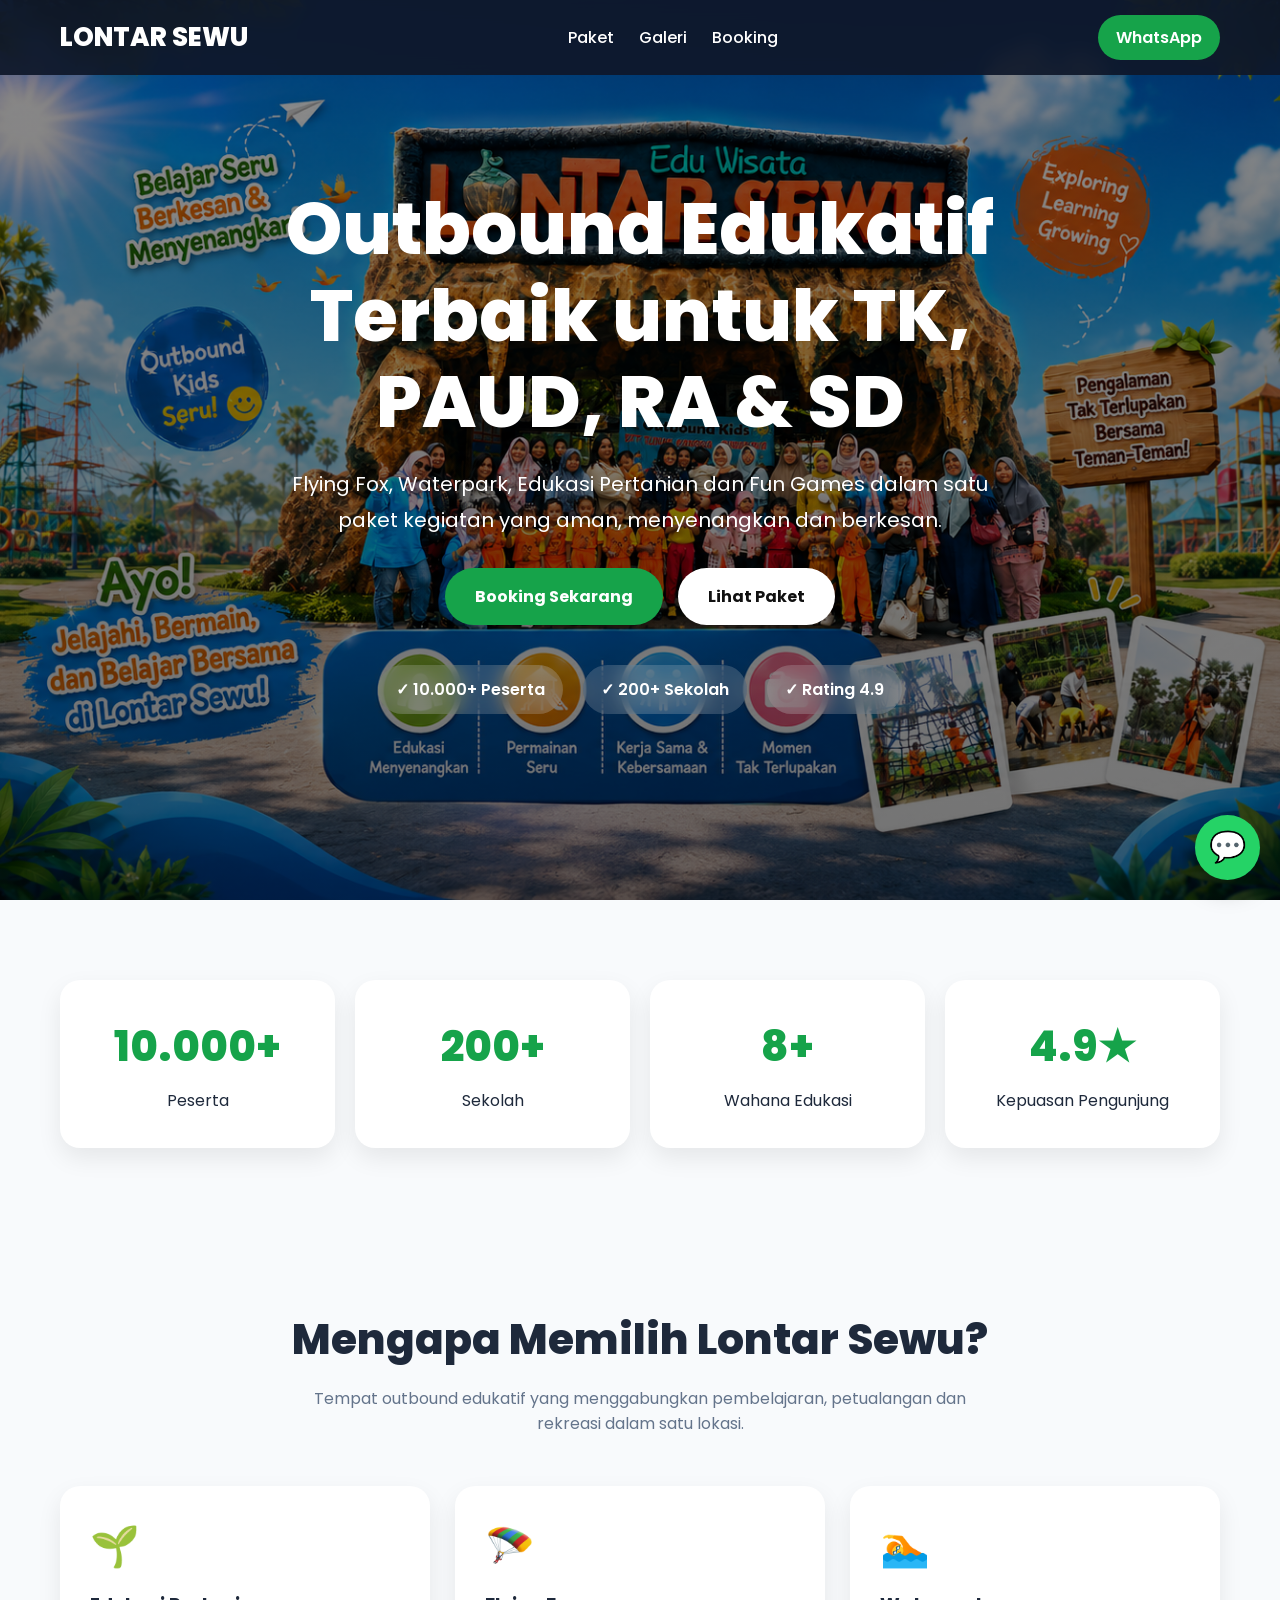
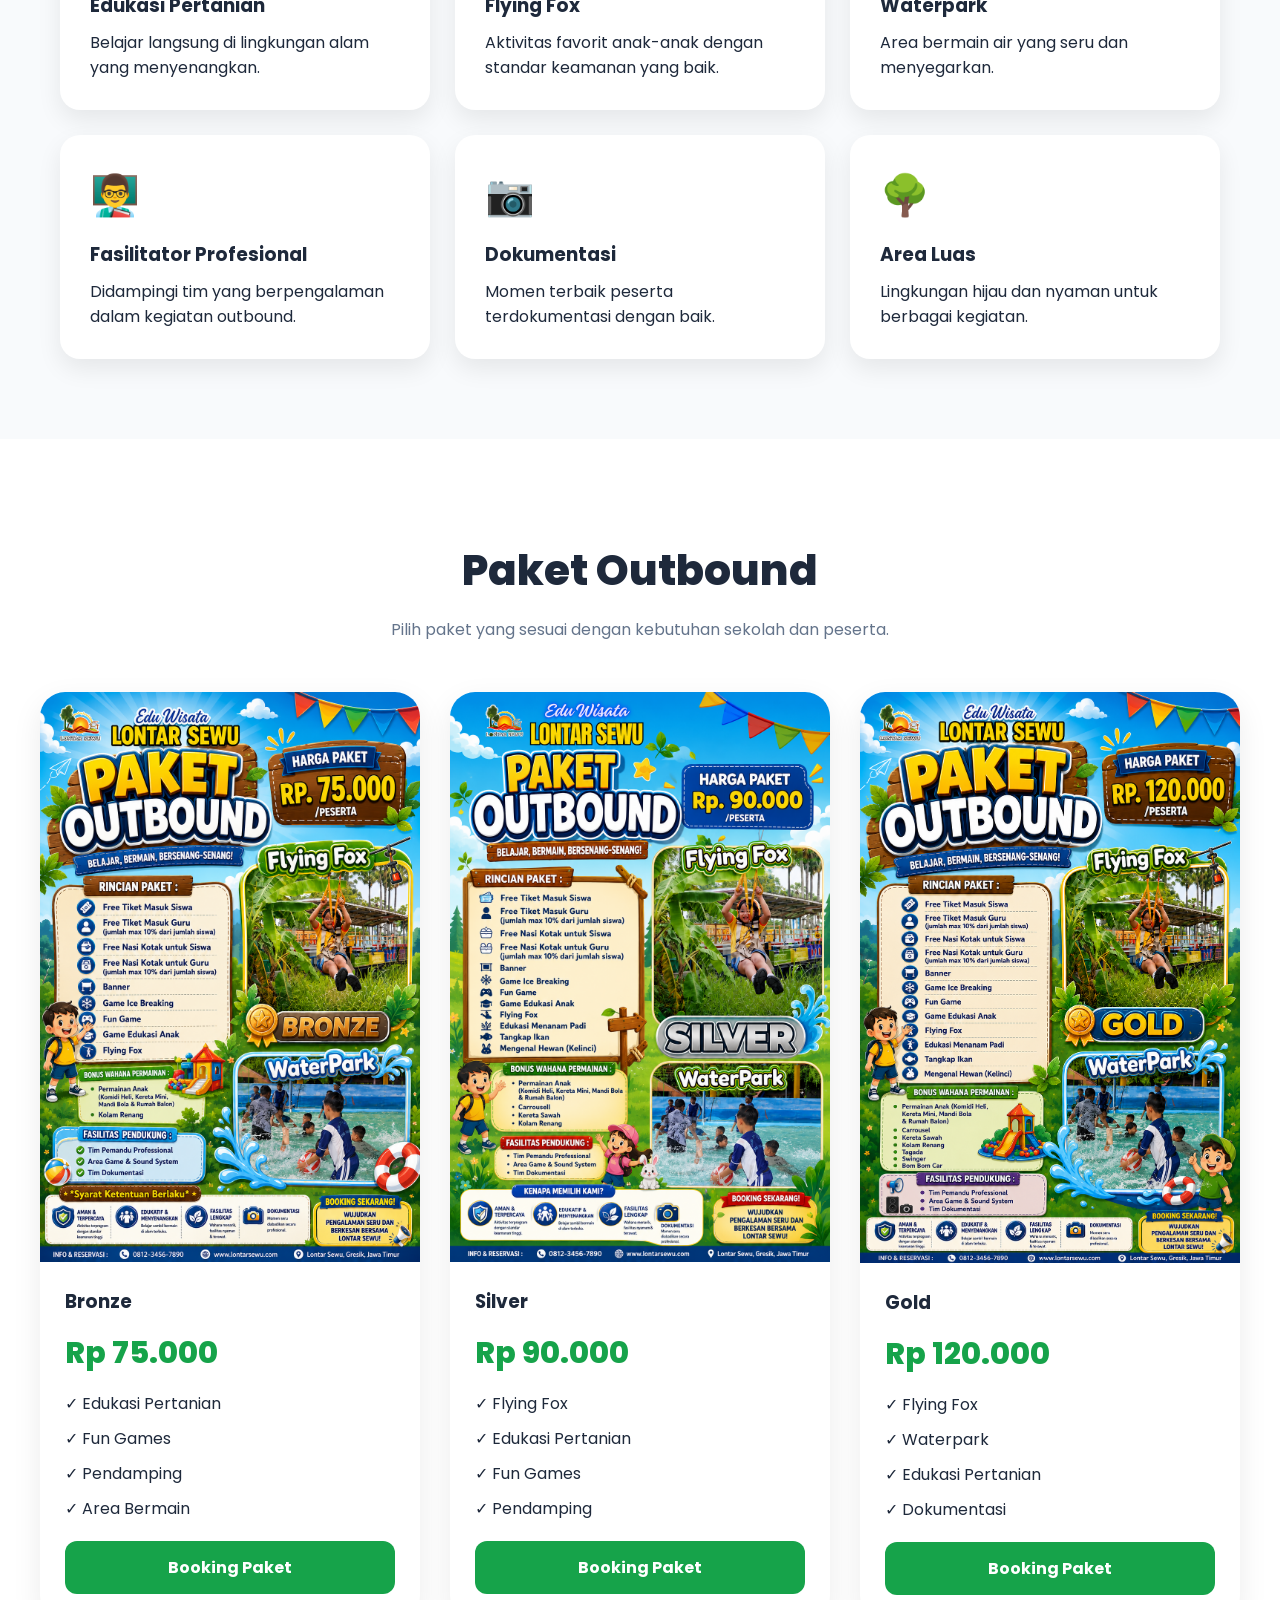
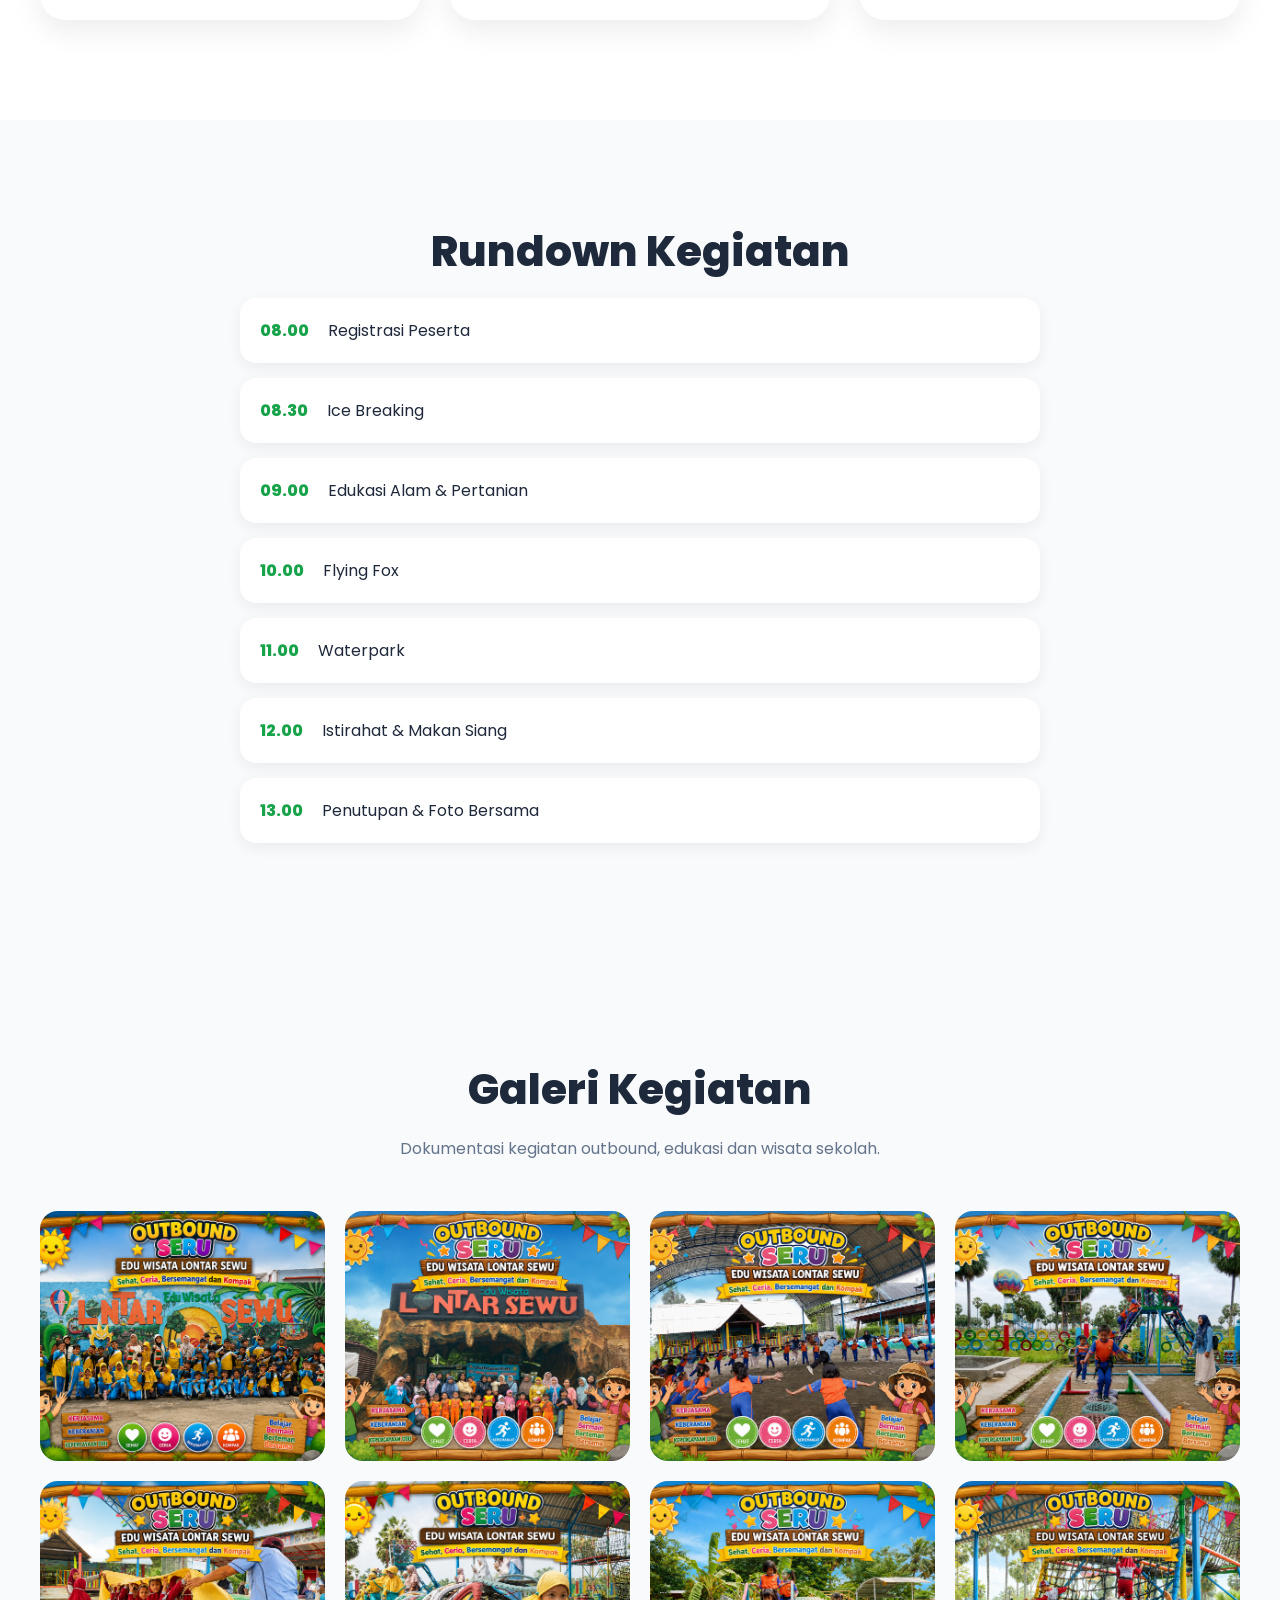
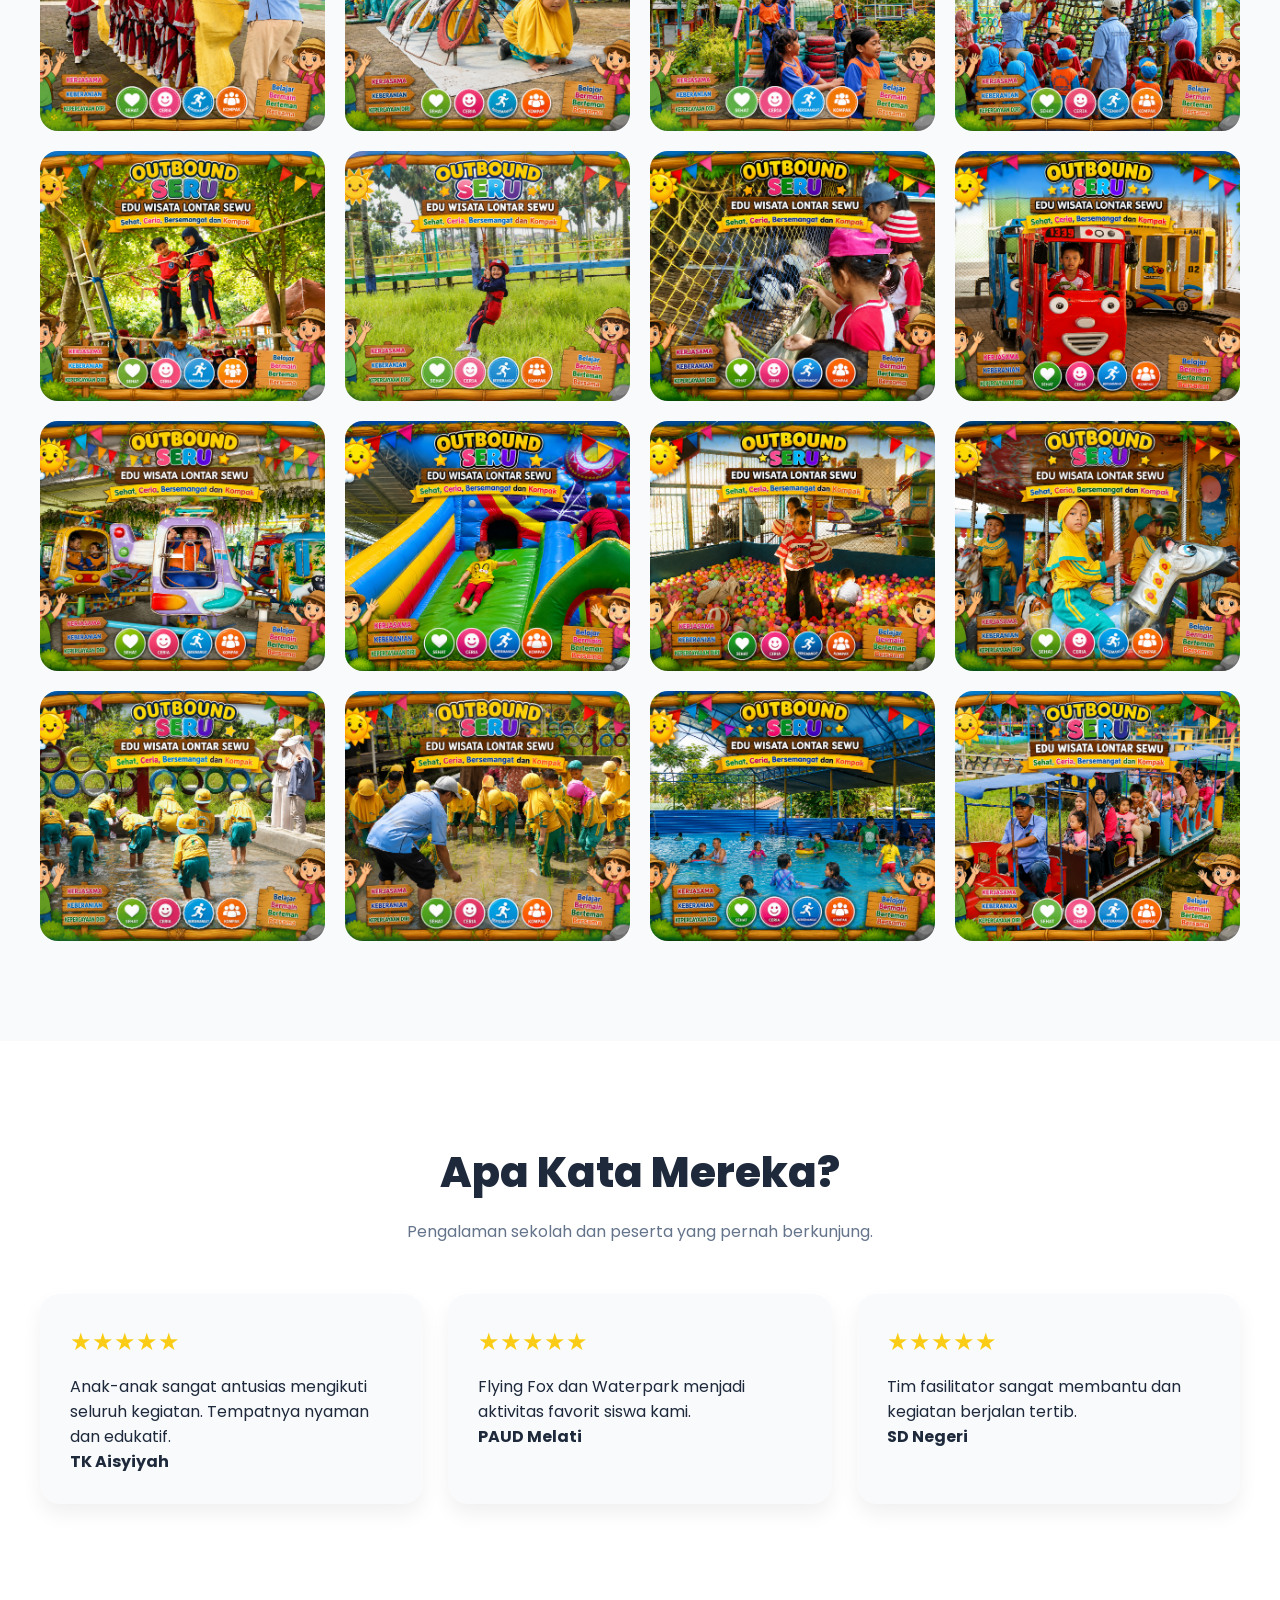
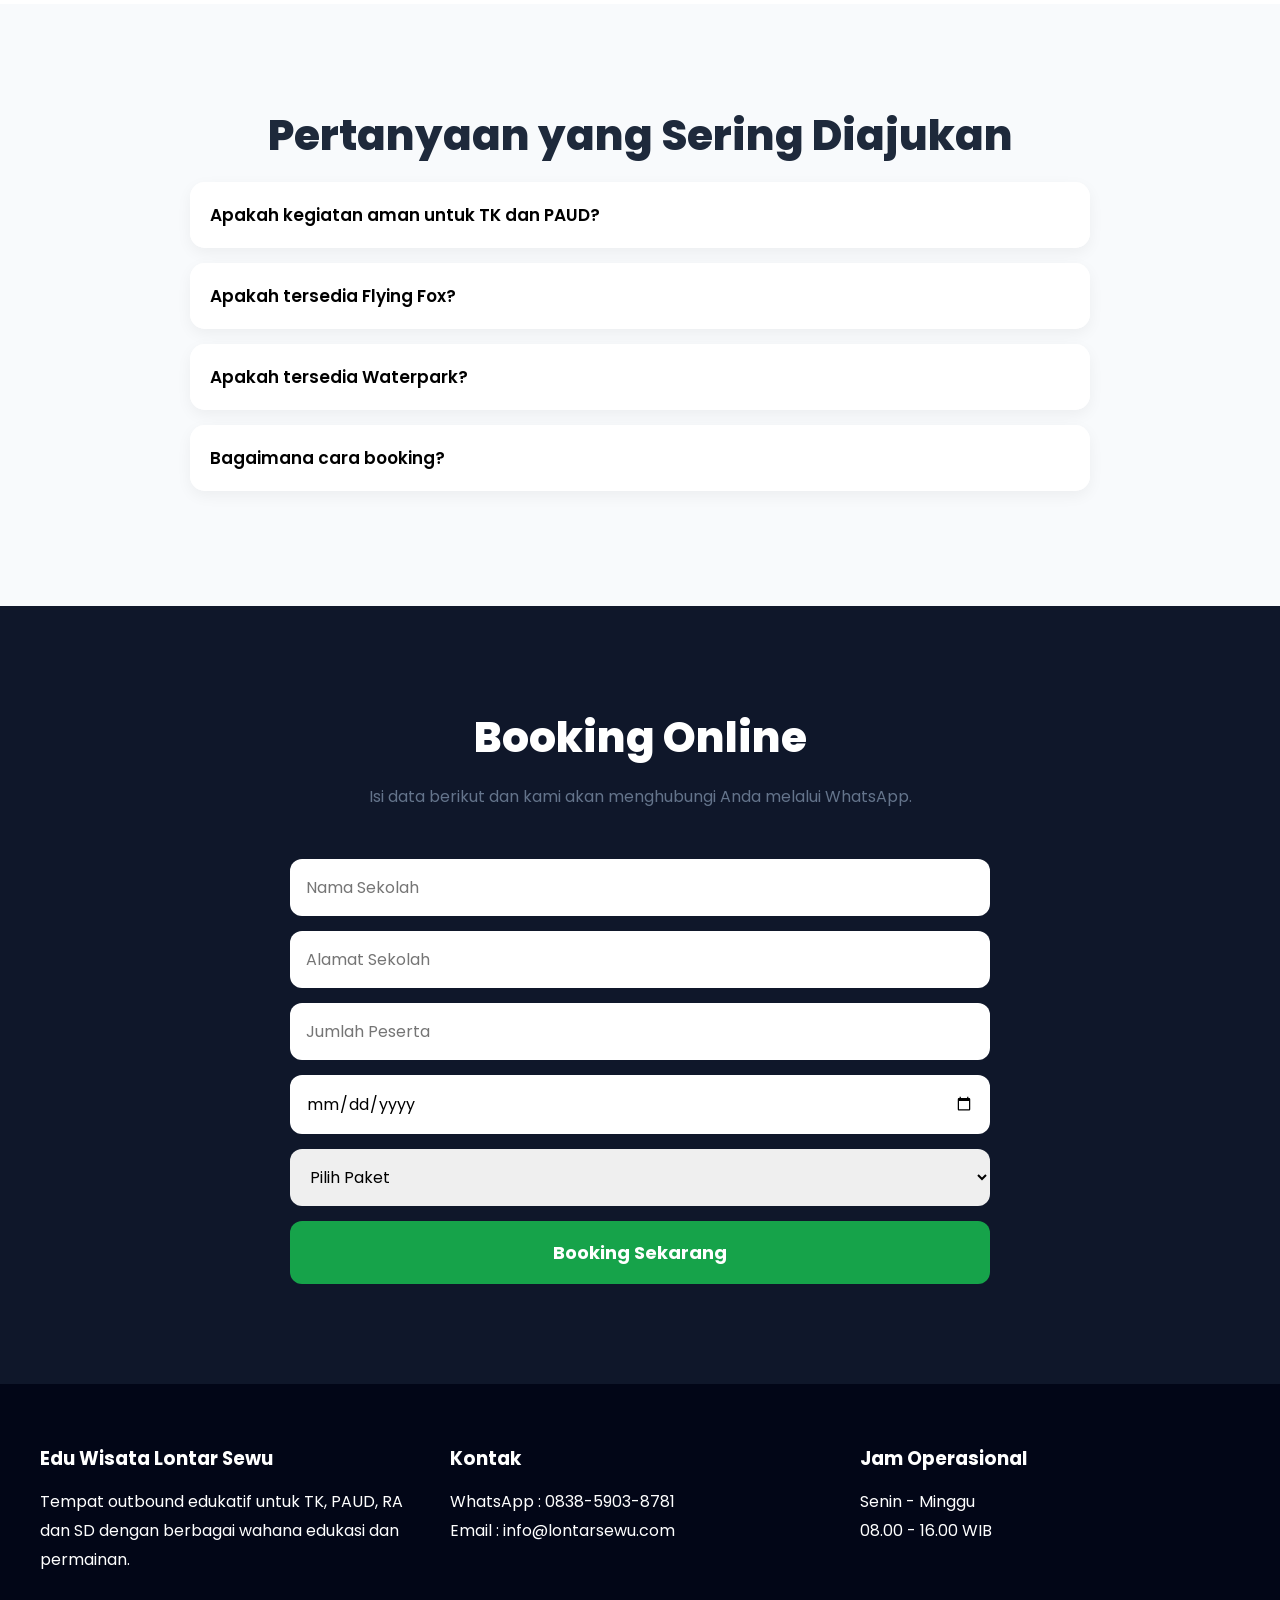
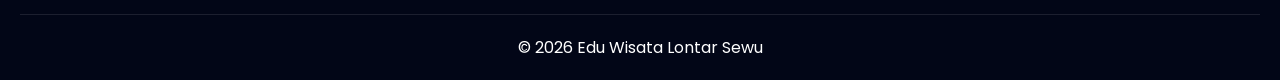
==== index.html @ 877e4eab "Update index.html" ====
<!DOCTYPE html>
<html lang="id">
<head>

<meta charset="UTF-8">
<meta name="viewport" content="width=device-width, initial-scale=1.0">

<title>Edu Wisata Lontar Sewu | Outbound Edukatif TK, PAUD, RA & SD</title>

<meta name="description" content="Outbound Edukatif TK, PAUD, RA dan SD di Edu Wisata Lontar Sewu dengan Flying Fox, Waterpark, Edukasi Pertanian dan Fun Games.">

<meta name="theme-color" content="#16A34A">

<link href="https://fonts.googleapis.com/css2?family=Poppins:wght@300;400;500;600;700;800&display=swap" rel="stylesheet">

<style>

*{
margin:0;
padding:0;
box-sizing:border-box;
font-family:'Poppins',sans-serif;
}

html{
scroll-behavior:smooth;
}

body{
background:#f8fafc;
color:#1e293b;
overflow-x:hidden;
}

:root{
--primary:#16A34A;
--dark:#0F172A;
--gold:#FACC15;
--light:#FFFFFF;
--gray:#64748B;
}

/* ==========================
HEADER
========================== */

header{
position:fixed;
top:0;
left:0;
width:100%;
z-index:9999;

background:rgba(15,23,42,.92);

backdrop-filter:blur(10px);
}

.navbar{
max-width:1200px;
margin:auto;

display:flex;
justify-content:space-between;
align-items:center;

padding:15px 20px;
}

.logo{
font-size:26px;
font-weight:800;
color:white;
}

.menu{
display:flex;
gap:25px;
list-style:none;
}

.menu a{
text-decoration:none;
color:white;
font-weight:500;
}

.btn-nav{
background:var(--primary);
color:white;
padding:10px 18px;
border-radius:50px;
text-decoration:none;
font-weight:600;
}

/* ==========================
HERO
========================== */

.hero{

height:100vh;

background:
linear-gradient(
rgba(0,0,0,.45),
rgba(0,0,0,.55)
),

url('pintumasuk.png');

background-size:cover;
background-position:center;

display:flex;
align-items:center;
justify-content:center;

text-align:center;

padding:20px;
}

.hero-content{
max-width:900px;
color:white;
}

.hero h1{

font-size:clamp(38px,6vw,72px);

font-weight:800;

line-height:1.2;

margin-bottom:20px;
}

.hero p{

font-size:20px;

max-width:700px;

margin:auto;

margin-bottom:30px;

line-height:1.8;
}

.hero-buttons{

display:flex;
justify-content:center;
gap:15px;
flex-wrap:wrap;
}

.btn-primary{

background:var(--primary);

padding:16px 30px;

border-radius:50px;

text-decoration:none;

color:white;

font-weight:700;
}

.btn-secondary{

background:white;

padding:16px 30px;

border-radius:50px;

text-decoration:none;

color:#111;

font-weight:700;
}

/* ==========================
BADGE
========================== */

.badges{

margin-top:40px;

display:flex;
justify-content:center;
gap:20px;
flex-wrap:wrap;
}

.badge{

background:rgba(255,255,255,.15);

padding:12px 18px;

border-radius:50px;

backdrop-filter:blur(10px);

font-weight:600;
}

/* ==========================
STATISTIK
========================== */

.stats{

max-width:1200px;

margin:auto;

padding:80px 20px;

display:grid;

grid-template-columns:
repeat(auto-fit,minmax(220px,1fr));

gap:20px;
}

.stat-card{

background:white;

padding:35px;

border-radius:20px;

text-align:center;

box-shadow:
0 10px 25px rgba(0,0,0,.08);
}

.stat-card h2{

font-size:42px;

color:var(--primary);

font-weight:800;

margin-bottom:10px;
}

/* ==========================
KEUNGGULAN
========================== */

.keunggulan{

padding:80px 20px;

max-width:1200px;

margin:auto;
}

.section-title{

text-align:center;

font-size:42px;

font-weight:800;

margin-bottom:15px;
}

.section-sub{

text-align:center;

max-width:700px;

margin:auto;

margin-bottom:50px;

color:var(--gray);
}

.fitur-grid{

display:grid;

grid-template-columns:
repeat(auto-fit,minmax(280px,1fr));

gap:25px;
}

.fitur{

background:white;

padding:30px;

border-radius:20px;

box-shadow:
0 10px 25px rgba(0,0,0,.08);

transition:.3s;
}

.fitur:hover{
transform:translateY(-8px);
}

.fitur-icon{
font-size:40px;
margin-bottom:15px;
}

.fitur h3{
margin-bottom:10px;
}

/* ==========================
MOBILE
========================== */

/* ==========================
PAKET
========================== */

.paket-section{
padding:100px 20px;
background:white;
}

.paket-grid{
max-width:1200px;
margin:auto;
display:grid;
grid-template-columns:repeat(auto-fit,minmax(320px,1fr));
gap:30px;
}

.paket-card{
background:white;
border-radius:25px;
overflow:hidden;
box-shadow:0 10px 30px rgba(0,0,0,.08);
transition:.3s;
}

.paket-card:hover{
transform:translateY(-10px);
}

.paket-card img{
width:100%;
display:block;
}

.paket-content{
padding:25px;
}

.harga{
font-size:30px;
font-weight:800;
color:#16A34A;
margin:15px 0;
}

.paket-content ul{
list-style:none;
margin-bottom:20px;
}

.paket-content li{
margin-bottom:10px;
}

.paket-btn{
display:block;
background:#16A34A;
color:white;
text-align:center;
padding:14px;
border-radius:12px;
text-decoration:none;
font-weight:700;
}

/* ==========================
TIMELINE
========================== */

.timeline-section{
padding:100px 20px;
background:#f8fafc;
}

.timeline{
max-width:800px;
margin:auto;
}

.timeline-item{
background:white;
padding:20px;
margin-bottom:15px;
border-radius:16px;
box-shadow:0 5px 15px rgba(0,0,0,.06);
}

.timeline-item span{
display:inline-block;
font-weight:800;
color:#16A34A;
margin-right:15px;
}

/* ==========================
GALERI
========================== */

.galeri-section{
padding:100px 20px;
}

.gallery-grid{
max-width:1200px;
margin:auto;
display:grid;
grid-template-columns:repeat(auto-fit,minmax(250px,1fr));
gap:20px;
}

.gallery-grid img{
width:100%;
height:250px;
object-fit:cover;
border-radius:18px;
transition:.3s;
cursor:pointer;
}

.gallery-grid img:hover{
transform:scale(1.05);
}

/* ==========================
TESTIMONI
========================== */

.testimoni-section{
padding:100px 20px;
background:white;
}

.testimoni-grid{
max-width:1200px;
margin:auto;
display:grid;
grid-template-columns:repeat(auto-fit,minmax(300px,1fr));
gap:25px;
}

.testimoni-card{
background:#f8fafc;
padding:30px;
border-radius:20px;
box-shadow:0 10px 20px rgba(0,0,0,.06);
}

.bintang{
font-size:24px;
color:#FACC15;
margin-bottom:15px;
}
@media(max-width:768px){

.menu{
display:none;
}

.hero{
height:auto;
min-height:100vh;
padding-top:120px;
padding-bottom:80px;
}

.hero h1{
font-size:40px;
}

.hero p{
font-size:17px;
}

.section-title{
font-size:32px;
}

.logo{
font-size:22px;
}

}
/* ==========================
FAQ
========================== */

.faq-section{
padding:100px 20px;
background:#f8fafc;
}

.faq-container{
max-width:900px;
margin:auto;
}

.faq-item{
background:white;
border-radius:15px;
margin-bottom:15px;
overflow:hidden;
box-shadow:0 5px 15px rgba(0,0,0,.05);
}

.faq-question{
width:100%;
padding:20px;
border:none;
background:white;
text-align:left;
font-size:17px;
font-weight:600;
cursor:pointer;
}

.faq-answer{
display:none;
padding:20px;
border-top:1px solid #eee;
color:#555;
}

/* ==========================
BOOKING
========================== */

.booking-section{
padding:100px 20px;
background:#0F172A;
color:white;
}

.booking-box{
max-width:700px;
margin:auto;
display:flex;
flex-direction:column;
gap:15px;
}

.booking-box input,
.booking-box select{
padding:16px;
border:none;
border-radius:12px;
font-size:16px;
}

.booking-box button{
padding:18px;
border:none;
background:#16A34A;
color:white;
font-size:18px;
font-weight:700;
border-radius:12px;
cursor:pointer;
}

/* ==========================
FOOTER
========================== */

footer{
background:#020617;
color:white;
padding:60px 20px 20px;
}

.footer-grid{
max-width:1200px;
margin:auto;
display:grid;
grid-template-columns:repeat(auto-fit,minmax(250px,1fr));
gap:30px;
}

.footer-grid h3{
margin-bottom:15px;
}

.footer-grid p{
line-height:1.8;
}

.copyright{
text-align:center;
margin-top:40px;
padding-top:20px;
border-top:1px solid rgba(255,255,255,.1);
}

/* ==========================
FLOATING WA
========================== */

.floating-wa{
position:fixed;
right:20px;
bottom:20px;

width:65px;
height:65px;

background:#25D366;

border-radius:50%;

display:flex;
justify-content:center;
align-items:center;

font-size:30px;

text-decoration:none;

z-index:99999;

box-shadow:0 10px 25px rgba(0,0,0,.25);
}
</style>

</head>

<body>

<header>

<nav class="navbar">

<div class="logo">
LONTAR SEWU
</div>

<ul class="menu">
<li><a href="#paket">Paket</a></li>
<li><a href="#galeri">Galeri</a></li>
<li><a href="#booking">Booking</a></li>
</ul>

<a href="https://wa.me/628385903781" class="btn-nav">
WhatsApp
</a>

</nav>

</header>

<section class="hero">

<div class="hero-content">

<h1>
Outbound Edukatif Terbaik untuk TK, PAUD, RA & SD
</h1>

<p>
Flying Fox, Waterpark, Edukasi Pertanian dan Fun Games dalam satu paket kegiatan yang aman, menyenangkan dan berkesan.
</p>

<div class="hero-buttons">

<a href="#booking" class="btn-primary">
Booking Sekarang
</a>

<a href="#paket" class="btn-secondary">
Lihat Paket
</a>

</div>

<div class="badges">

<div class="badge">
✓ 10.000+ Peserta
</div>

<div class="badge">
✓ 200+ Sekolah
</div>

<div class="badge">
✓ Rating 4.9
</div>

</div>

</div>

</section>

<section class="stats">

<div class="stat-card">
<h2>10.000+</h2>
<p>Peserta</p>
</div>

<div class="stat-card">
<h2>200+</h2>
<p>Sekolah</p>
</div>

<div class="stat-card">
<h2>8+</h2>
<p>Wahana Edukasi</p>
</div>

<div class="stat-card">
<h2>4.9★</h2>
<p>Kepuasan Pengunjung</p>
</div>

</section>

<section class="keunggulan">

<h2 class="section-title">
Mengapa Memilih Lontar Sewu?
</h2>

<p class="section-sub">
Tempat outbound edukatif yang menggabungkan pembelajaran, petualangan dan rekreasi dalam satu lokasi.
</p>

<div class="fitur-grid">

<div class="fitur">
<div class="fitur-icon">🌱</div>
<h3>Edukasi Pertanian</h3>
<p>Belajar langsung di lingkungan alam yang menyenangkan.</p>
</div>

<div class="fitur">
<div class="fitur-icon">🪂</div>
<h3>Flying Fox</h3>
<p>Aktivitas favorit anak-anak dengan standar keamanan yang baik.</p>
</div>

<div class="fitur">
<div class="fitur-icon">🏊</div>
<h3>Waterpark</h3>
<p>Area bermain air yang seru dan menyegarkan.</p>
</div>

<div class="fitur">
<div class="fitur-icon">👨‍🏫</div>
<h3>Fasilitator Profesional</h3>
<p>Didampingi tim yang berpengalaman dalam kegiatan outbound.</p>
</div>

<div class="fitur">
<div class="fitur-icon">📷</div>
<h3>Dokumentasi</h3>
<p>Momen terbaik peserta terdokumentasi dengan baik.</p>
</div>

<div class="fitur">
<div class="fitur-icon">🌳</div>
<h3>Area Luas</h3>
<p>Lingkungan hijau dan nyaman untuk berbagai kegiatan.</p>
</div>

</div>

</section>

<!-- ==========================
PAKET OUTBOUND
========================== -->

<section id="paket" class="paket-section">

<h2 class="section-title">
Paket Outbound
</h2>

<p class="section-sub">
Pilih paket yang sesuai dengan kebutuhan sekolah dan peserta.
</p>

<div class="paket-grid">

<div class="paket-card">

<img src="PAKET BRONZE NEW.png" alt="Paket Bronze">

<div class="paket-content">

<h3>Bronze</h3>

<div class="harga">
Rp 75.000
</div>

<ul>
<li>✓ Edukasi Pertanian</li>
<li>✓ Fun Games</li>
<li>✓ Pendamping</li>
<li>✓ Area Bermain</li>
</ul>

<a href="#booking" class="paket-btn">
Booking Paket
</a>

</div>

</div>

<div class="paket-card">

<img src="PAKET SILVER NEW.png" alt="Paket Silver">

<div class="paket-content">

<h3>Silver</h3>

<div class="harga">
Rp 90.000
</div>

<ul>
<li>✓ Flying Fox</li>
<li>✓ Edukasi Pertanian</li>
<li>✓ Fun Games</li>
<li>✓ Pendamping</li>
</ul>

<a href="#booking" class="paket-btn">
Booking Paket
</a>

</div>

</div>

<div class="paket-card">

<img src="PAKET GOLD NEW.png" alt="Paket Gold">

<div class="paket-content">

<h3>Gold</h3>

<div class="harga">
Rp 120.000
</div>

<ul>
<li>✓ Flying Fox</li>
<li>✓ Waterpark</li>
<li>✓ Edukasi Pertanian</li>
<li>✓ Dokumentasi</li>
</ul>

<a href="#booking" class="paket-btn">
Booking Paket
</a>

</div>

</div>

</div>

</section>


<!-- ==========================
TIMELINE
========================== -->

<section class="timeline-section">

<h2 class="section-title">
Rundown Kegiatan
</h2>

<div class="timeline">

<div class="timeline-item">
<span>08.00</span>
Registrasi Peserta
</div>

<div class="timeline-item">
<span>08.30</span>
Ice Breaking
</div>

<div class="timeline-item">
<span>09.00</span>
Edukasi Alam & Pertanian
</div>

<div class="timeline-item">
<span>10.00</span>
Flying Fox
</div>

<div class="timeline-item">
<span>11.00</span>
Waterpark
</div>

<div class="timeline-item">
<span>12.00</span>
Istirahat & Makan Siang
</div>

<div class="timeline-item">
<span>13.00</span>
Penutupan & Foto Bersama
</div>

</div>

</section>


<!-- ==========================
GALERI
========================== -->

<section id="galeri" class="galeri-section">

<h2 class="section-title">
Galeri Kegiatan
</h2>

<p class="section-sub">
Dokumentasi kegiatan outbound, edukasi dan wisata sekolah.
</p>

<div class="gallery-grid">

<img src="gallery1.png" alt="">
<img src="gallery2.png" alt="">
<img src="gallery3.png" alt="">
<img src="gallery4.png" alt="">
<img src="gallery5.png" alt="">
<img src="gallery6.png" alt="">
<img src="gallery7.png" alt="">
<img src="gallery8.png" alt="">
<img src="gallery9.png" alt="">
<img src="gallery10.png" alt="">
<img src="gallery11.png" alt="">
<img src="gallery12.png" alt="">
<img src="gallery13.png" alt="">
<img src="gallery14.png" alt="">
<img src="gallery15.png" alt="">
<img src="gallery16.png" alt="">
<img src="gallery17.png" alt="">
<img src="gallery18.png" alt="">
<img src="gallery19.png" alt="">
<img src="gallery20.png" alt="">

</div>

</section>


<!-- ==========================
TESTIMONI
========================== -->

<section class="testimoni-section">

<h2 class="section-title">
Apa Kata Mereka?
</h2>

<p class="section-sub">
Pengalaman sekolah dan peserta yang pernah berkunjung.
</p>

<div class="testimoni-grid">

<div class="testimoni-card">

<div class="bintang">
★★★★★
</div>

<p>
Anak-anak sangat antusias mengikuti seluruh kegiatan. Tempatnya nyaman dan edukatif.
</p>

<h4>
TK Aisyiyah
</h4>

</div>

<div class="testimoni-card">

<div class="bintang">
★★★★★
</div>

<p>
Flying Fox dan Waterpark menjadi aktivitas favorit siswa kami.
</p>

<h4>
PAUD Melati
</h4>

</div>

<div class="testimoni-card">

<div class="bintang">
★★★★★
</div>

<p>
Tim fasilitator sangat membantu dan kegiatan berjalan tertib.
</p>

<h4>
SD Negeri
</h4>

</div>

</div>

</section>

<!-- ==========================
FAQ
========================== -->

<section class="faq-section">

<h2 class="section-title">
Pertanyaan yang Sering Diajukan
</h2>

<div class="faq-container">

<div class="faq-item">
<button class="faq-question">
Apakah kegiatan aman untuk TK dan PAUD?
</button>
<div class="faq-answer">
Ya. Semua kegiatan didampingi fasilitator berpengalaman dan dirancang sesuai usia peserta.
</div>
</div>

<div class="faq-item">
<button class="faq-question">
Apakah tersedia Flying Fox?
</button>
<div class="faq-answer">
Ya, tersedia Flying Fox sesuai paket yang dipilih.
</div>
</div>

<div class="faq-item">
<button class="faq-question">
Apakah tersedia Waterpark?
</button>
<div class="faq-answer">
Ya, tersedia pada paket tertentu sesuai ketentuan.
</div>
</div>

<div class="faq-item">
<button class="faq-question">
Bagaimana cara booking?
</button>
<div class="faq-answer">
Isi formulir booking di bawah atau hubungi WhatsApp Admin.
</div>
</div>

</div>

</section>


<!-- ==========================
BOOKING
========================== -->

<section id="booking" class="booking-section">

<h2 class="section-title">
Booking Online
</h2>

<p class="section-sub">
Isi data berikut dan kami akan menghubungi Anda melalui WhatsApp.
</p>

<div class="booking-box">

<input type="text" id="nama" placeholder="Nama Sekolah">

<input type="text" id="alamat" placeholder="Alamat Sekolah">

<input type="number" id="peserta" placeholder="Jumlah Peserta">

<input type="date" id="tanggal">

<select id="paket">

<option value="">Pilih Paket</option>

<option value="Bronze">Bronze</option>

<option value="Silver">Silver</option>

<option value="Gold">Gold</option>

</select>

<button onclick="bookingWA()">
Booking Sekarang
</button>

</div>

</section>


<!-- ==========================
FOOTER
========================== -->

<footer>

<div class="footer-grid">

<div>

<h3>Edu Wisata Lontar Sewu</h3>

<p>
Tempat outbound edukatif untuk TK, PAUD, RA dan SD dengan berbagai wahana edukasi dan permainan.
</p>

</div>

<div>

<h3>Kontak</h3>

<p>WhatsApp : 0838-5903-8781</p>

<p>Email : info@lontarsewu.com</p>

</div>

<div>

<h3>Jam Operasional</h3>

<p>Senin - Minggu</p>

<p>08.00 - 16.00 WIB</p>

</div>

</div>

<div class="copyright">
© 2026 Edu Wisata Lontar Sewu
</div>

</footer>


<!-- ==========================
FLOATING WHATSAPP
========================== -->

<a href="https://wa.me/628385903781"
class="floating-wa"
target="_blank">

💬

</a>
<script>

function bookingWA(){

let nama = document.getElementById("nama").value;
let alamat = document.getElementById("alamat").value;
let peserta = document.getElementById("peserta").value;
let tanggal = document.getElementById("tanggal").value;

const paketElement = document.getElementById("paket");

alert("Paket element: " + paketElement);
alert("Paket value: " + paketElement.value);

let paket = document.getElementById("paket").value;

let pesan =
`Halo Admin Edu Wisata Lontar Sewu

Nama Sekolah : ${nama}
Alamat : ${alamat}
Jumlah Peserta : ${peserta}
Tanggal : ${tanggal}
Paket : ${paket}`;

window.open(
"https://wa.me/628385903781?text="+encodeURIComponent(pesan),
"_blank"
);

}

document.querySelectorAll(".faq-question").forEach(btn=>{

btn.addEventListener("click",()=>{

const answer = btn.nextElementSibling;

answer.style.display =
answer.style.display==="block"
? "none"
: "block";

});

});

</script>

</body>
</html>
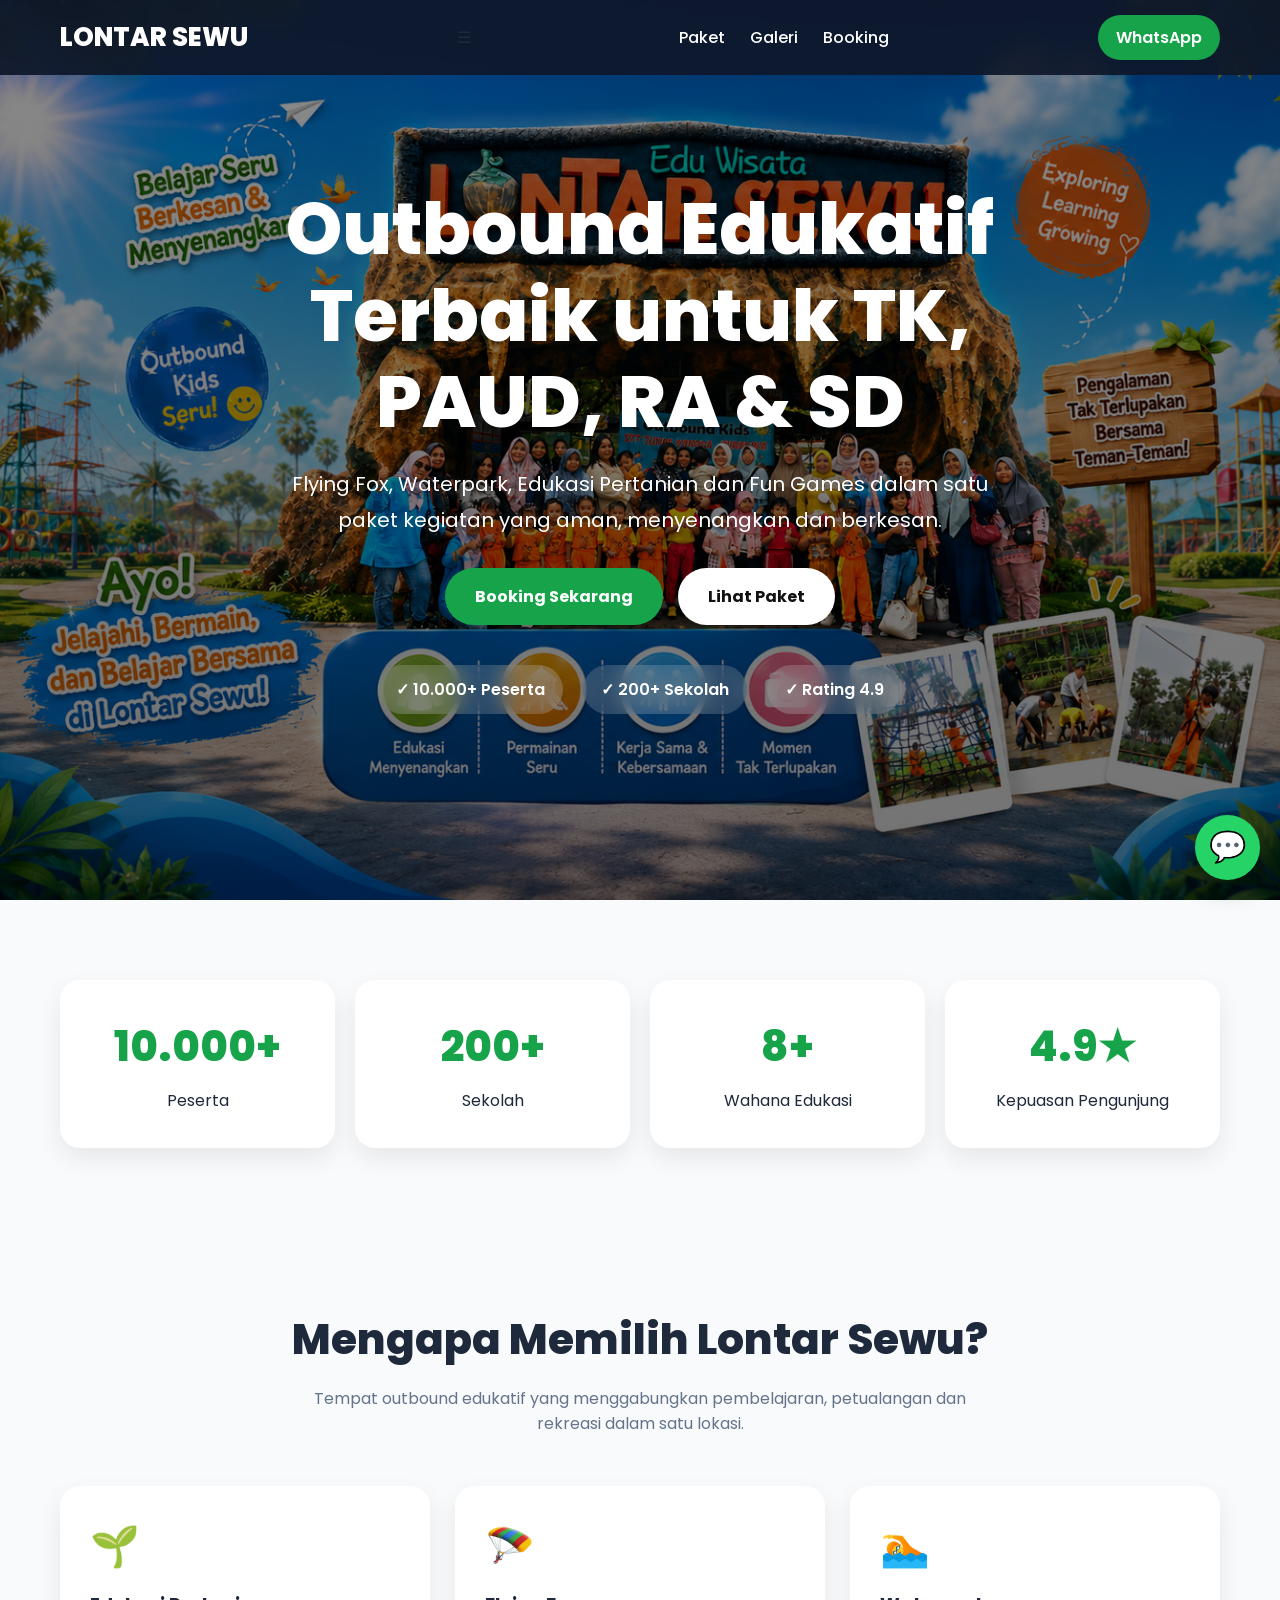
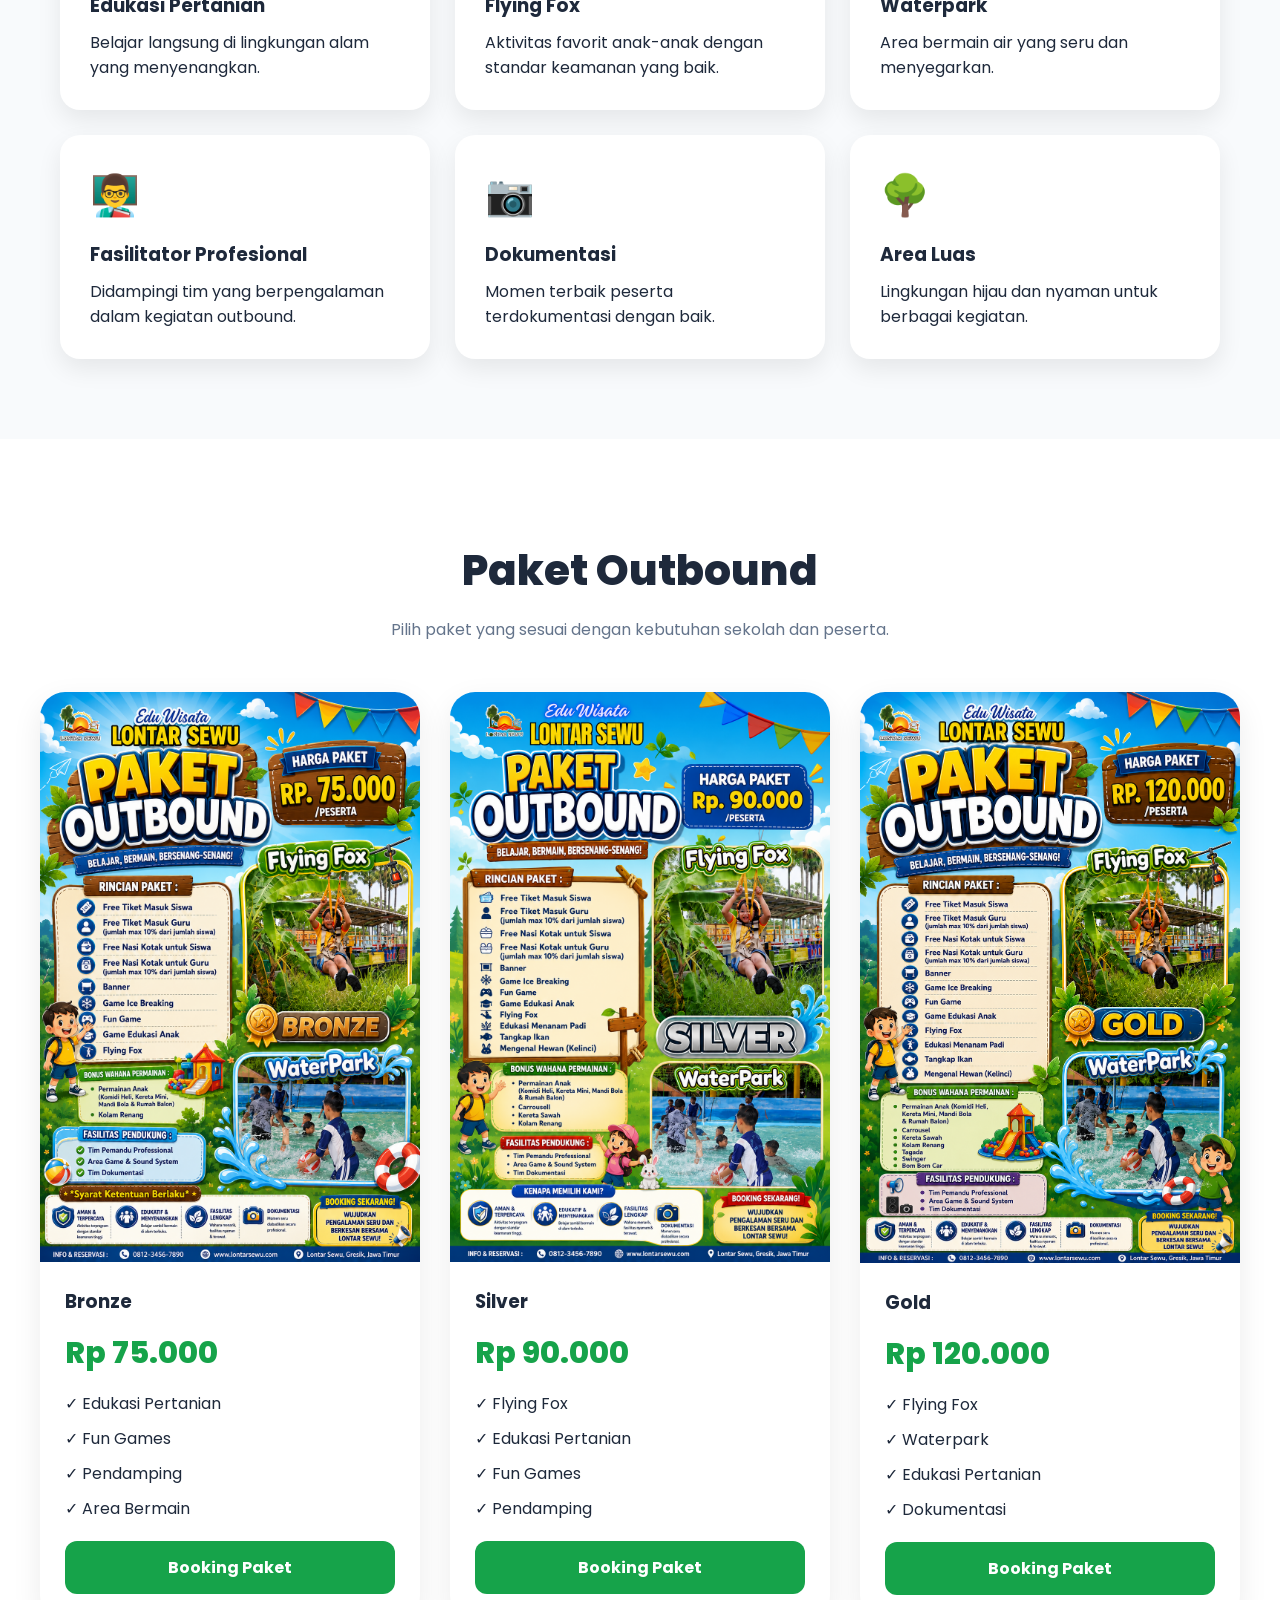
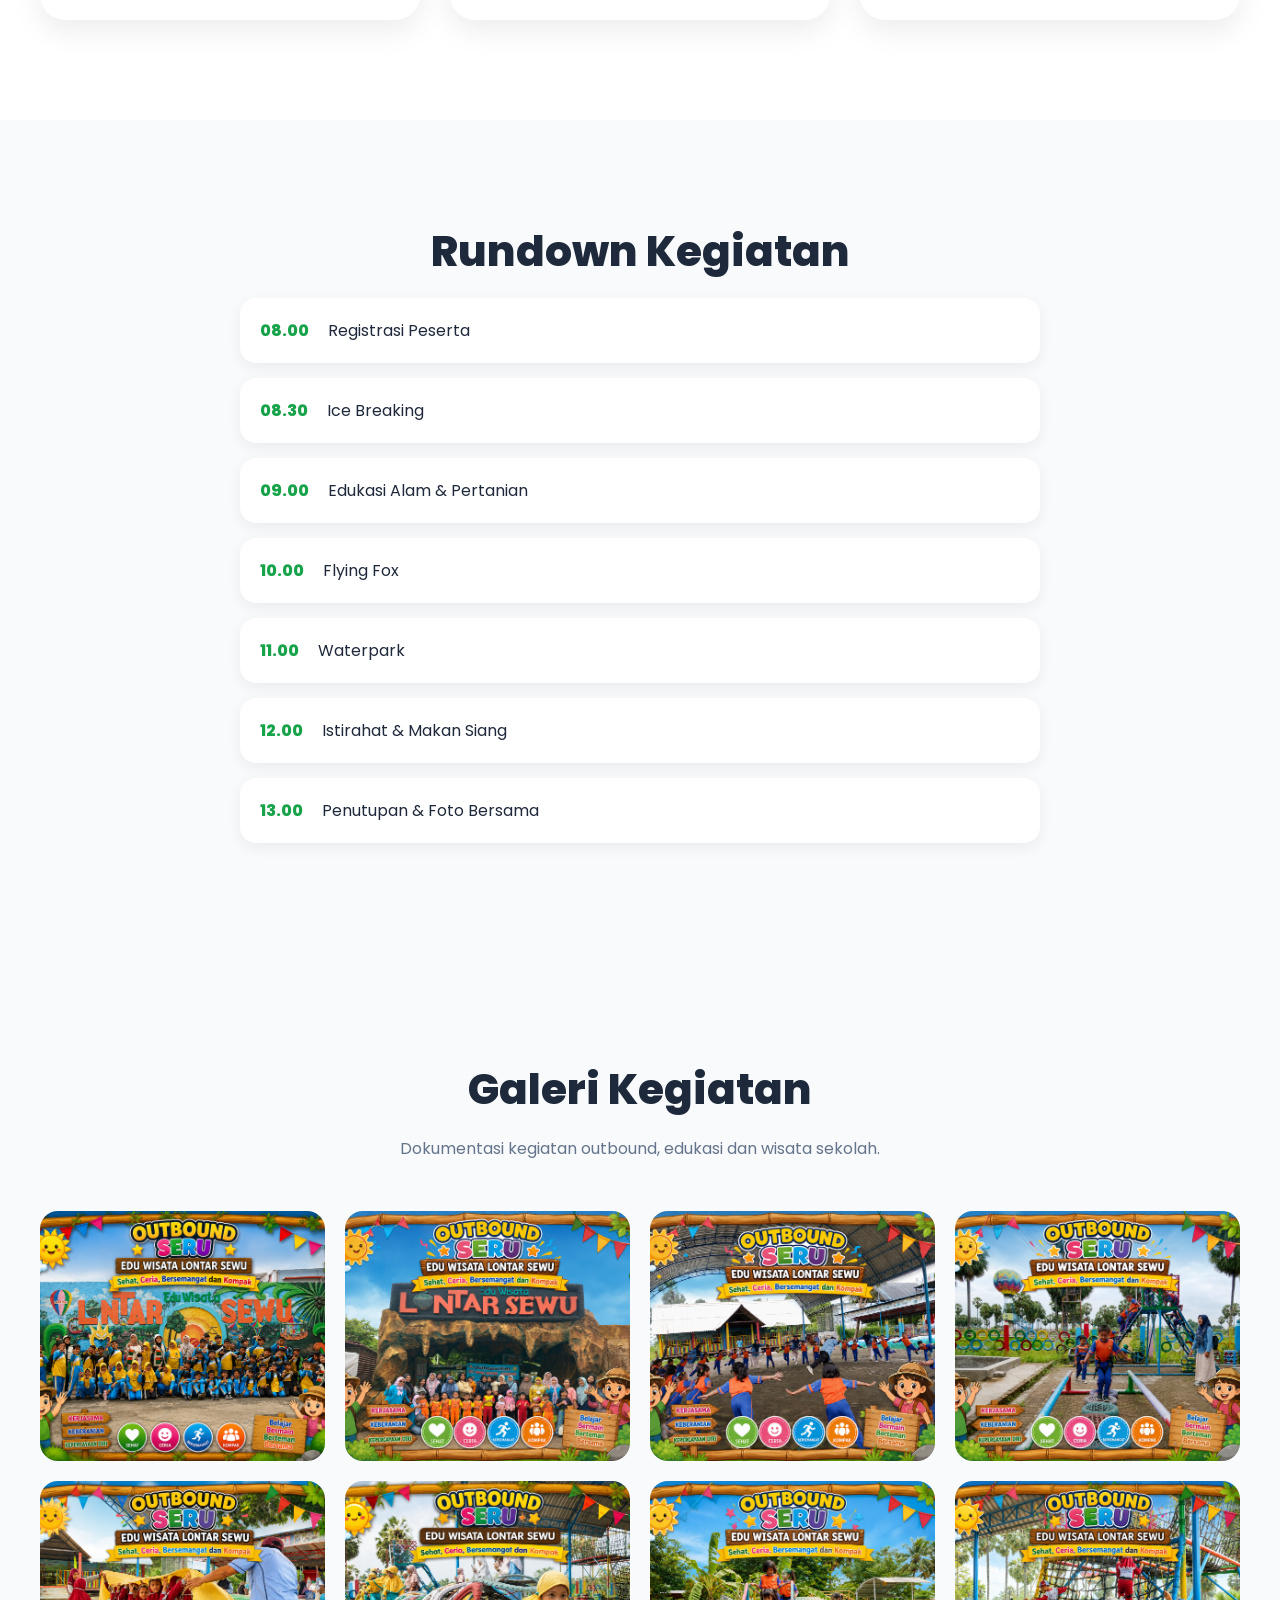
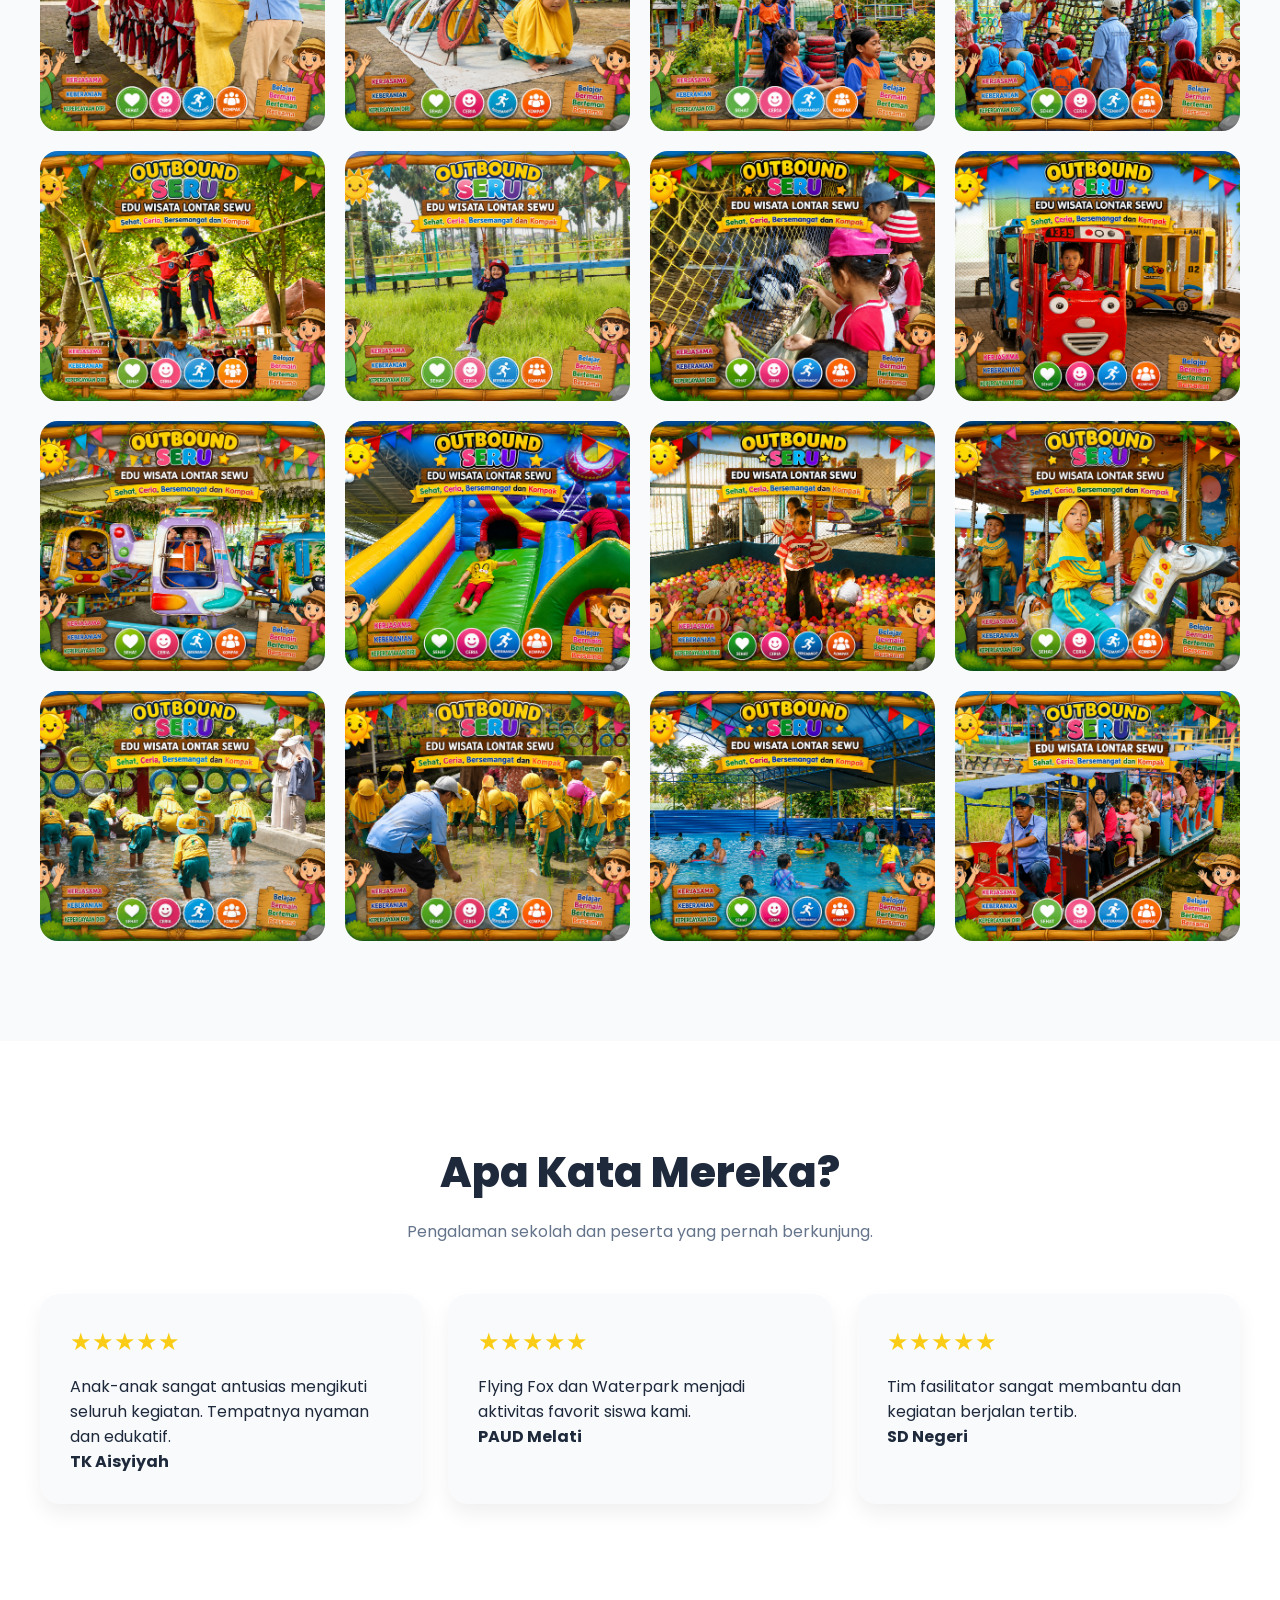
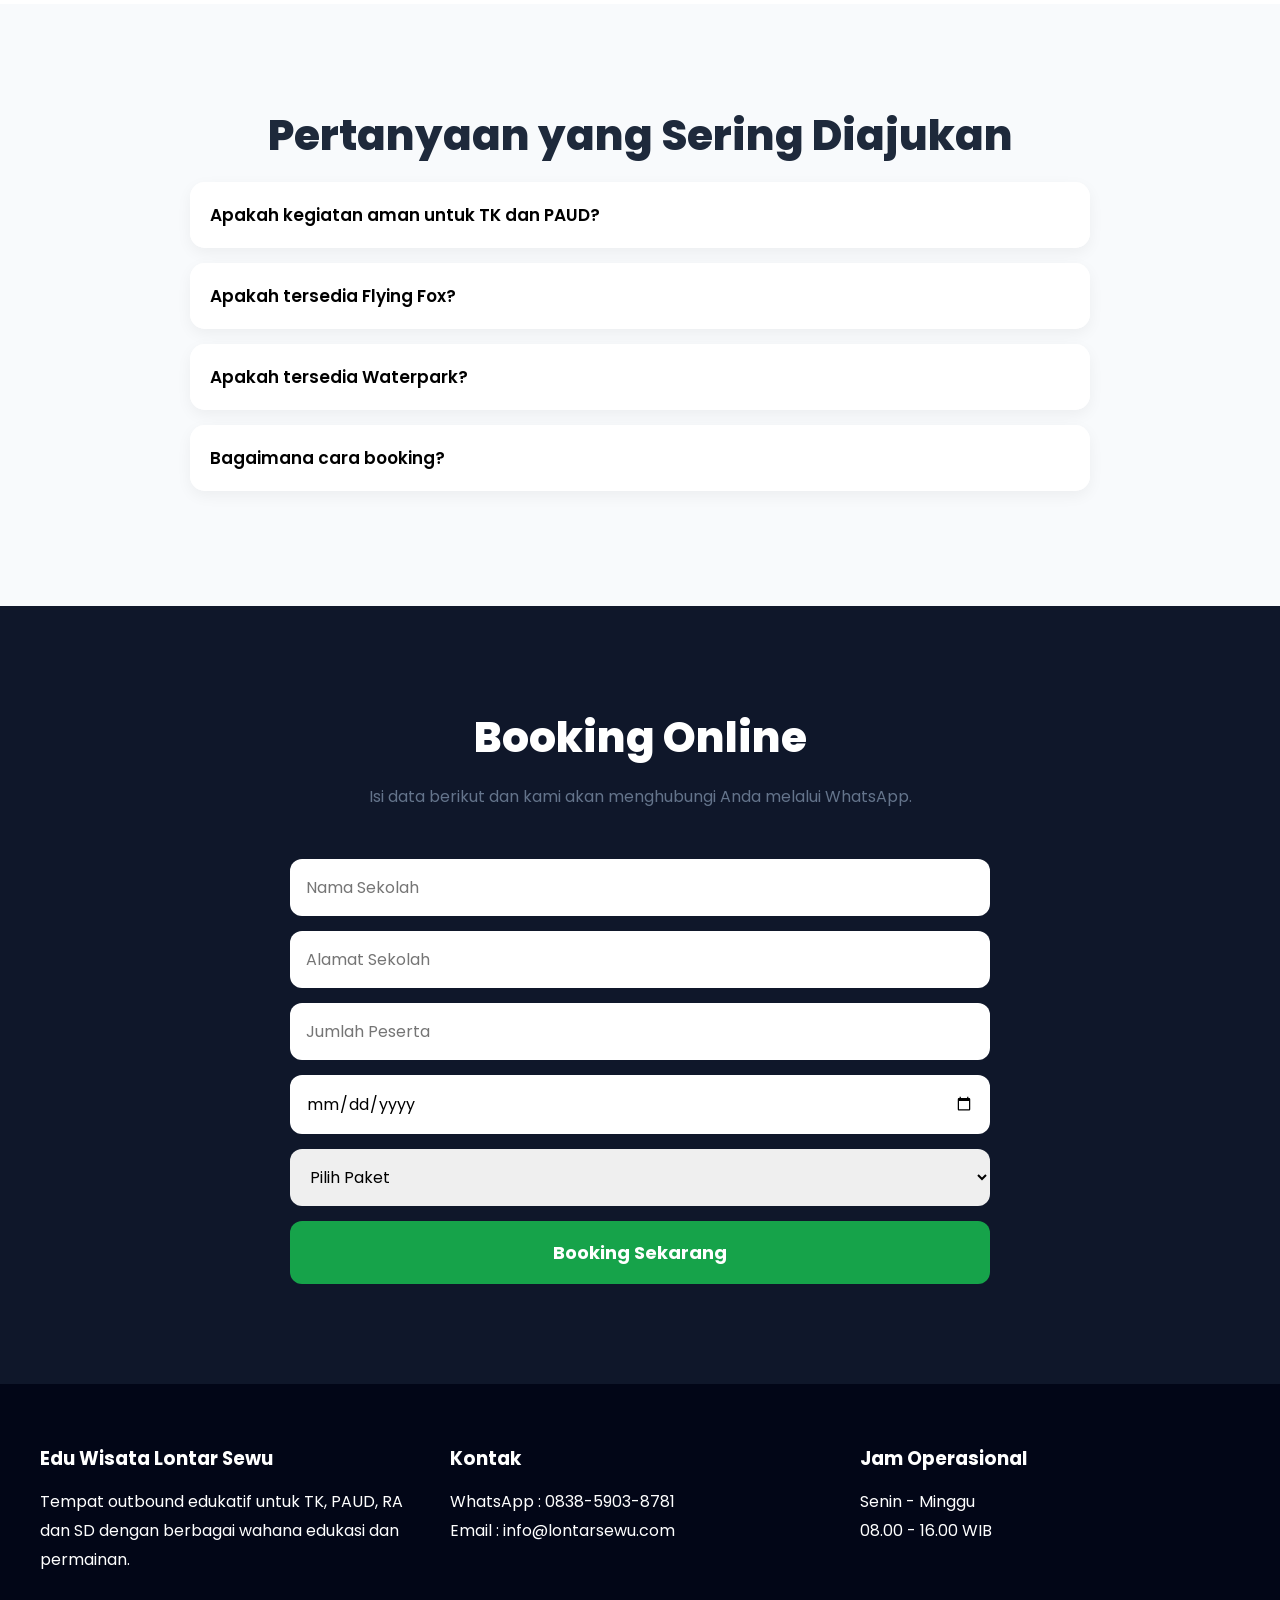
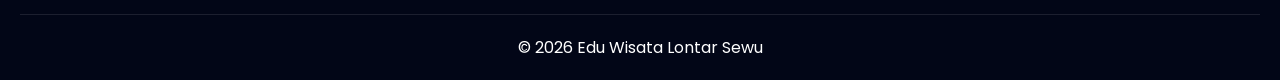
==== commit 82257e3f: "Update index.html" ====
--- a/index.html
+++ b/index.html
@@ -499,17 +499,19 @@
 
 .hero{
 height:auto;
-min-height:100vh;
-padding-top:120px;
-padding-bottom:80px;
+min-height:80vh;
+padding-top:90px;
+padding-bottom:40px;
 }
 
 .hero h1{
-font-size:40px;
+font-size:32px;
+line-height:1.15;
 }
 
 .hero p{
-font-size:17px;
+font-size:15px;
+line-height:1.6;
 }
 
 .section-title{
@@ -673,8 +675,12 @@
 LONTAR SEWU
 </div>
 
-<ul class="menu">
-<li><a href="#paket">Paket</a></li>
+<div class="menu-toggle" onclick="toggleMenu()">
+☰
+</div>
+
+<ul class="menu" id="mobileMenu">
+<li><a href="#paket-outbound">Paket</a></li>
 <li><a href="#galeri">Galeri</a></li>
 <li><a href="#booking">Booking</a></li>
 </ul>
@@ -705,7 +711,7 @@
 Booking Sekarang
 </a>
 
-<a href="#paket" class="btn-secondary">
+<a href="#paket-outbound" class="btn-secondary">
 Lihat Paket
 </a>
 
@@ -811,7 +817,7 @@
 PAKET OUTBOUND
 ========================== -->
 
-<section id="paket" class="paket-section">
+<section id="paket-outbound" class="paket-section">
 
 <h2 class="section-title">
 Paket Outbound
@@ -1229,19 +1235,45 @@
 </a>
 <script>
 
+function toggleMenu(){
+
+document
+.getElementById("mobileMenu")
+.classList
+.toggle("active");
+
+}
+
+function pilihPaket(namaPaket){
+
+document.getElementById("paket").value =
+namaPaket;
+
+document
+.getElementById("booking")
+.scrollIntoView({
+behavior:"smooth"
+});
+
+}
+
 function bookingWA(){
 
 let nama = document.getElementById("nama").value;
 let alamat = document.getElementById("alamat").value;
 let peserta = document.getElementById("peserta").value;
 let tanggal = document.getElementById("tanggal").value;
-
-const paketElement = document.getElementById("paket");
-
-alert("Paket element: " + paketElement);
-alert("Paket value: " + paketElement.value);
-
 let paket = document.getElementById("paket").value;
+
+if(
+nama === "" ||
+peserta === "" ||
+tanggal === "" ||
+paket === ""
+){
+alert("Lengkapi data booking.");
+return;
+}
 
 let pesan =
 `Halo Admin Edu Wisata Lontar Sewu
@@ -1250,10 +1282,13 @@
 Alamat : ${alamat}
 Jumlah Peserta : ${peserta}
 Tanggal : ${tanggal}
-Paket : ${paket}`;
+Paket : ${paket}
+
+Mohon informasi lebih lanjut.`;
 
 window.open(
-"https://wa.me/628385903781?text="+encodeURIComponent(pesan),
+"https://wa.me/628385903781?text=" +
+encodeURIComponent(pesan),
 "_blank"
 );
 
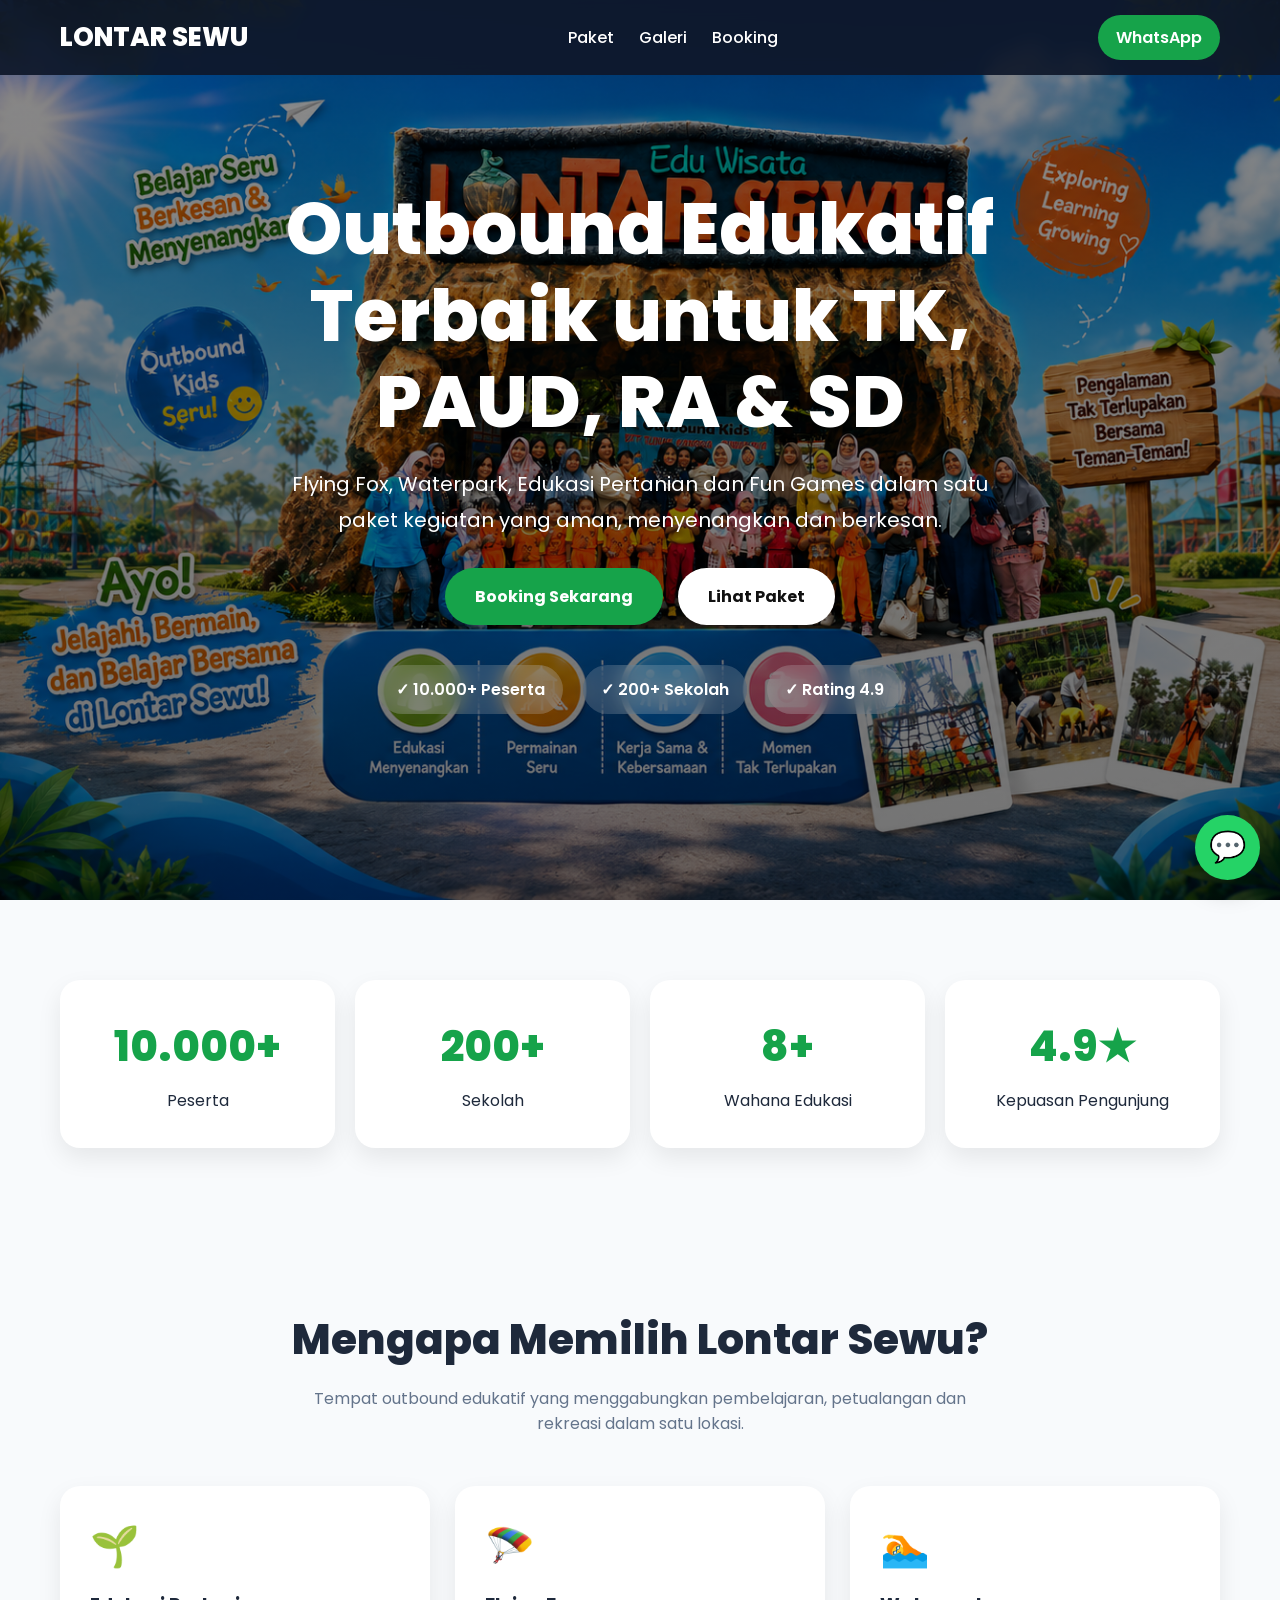
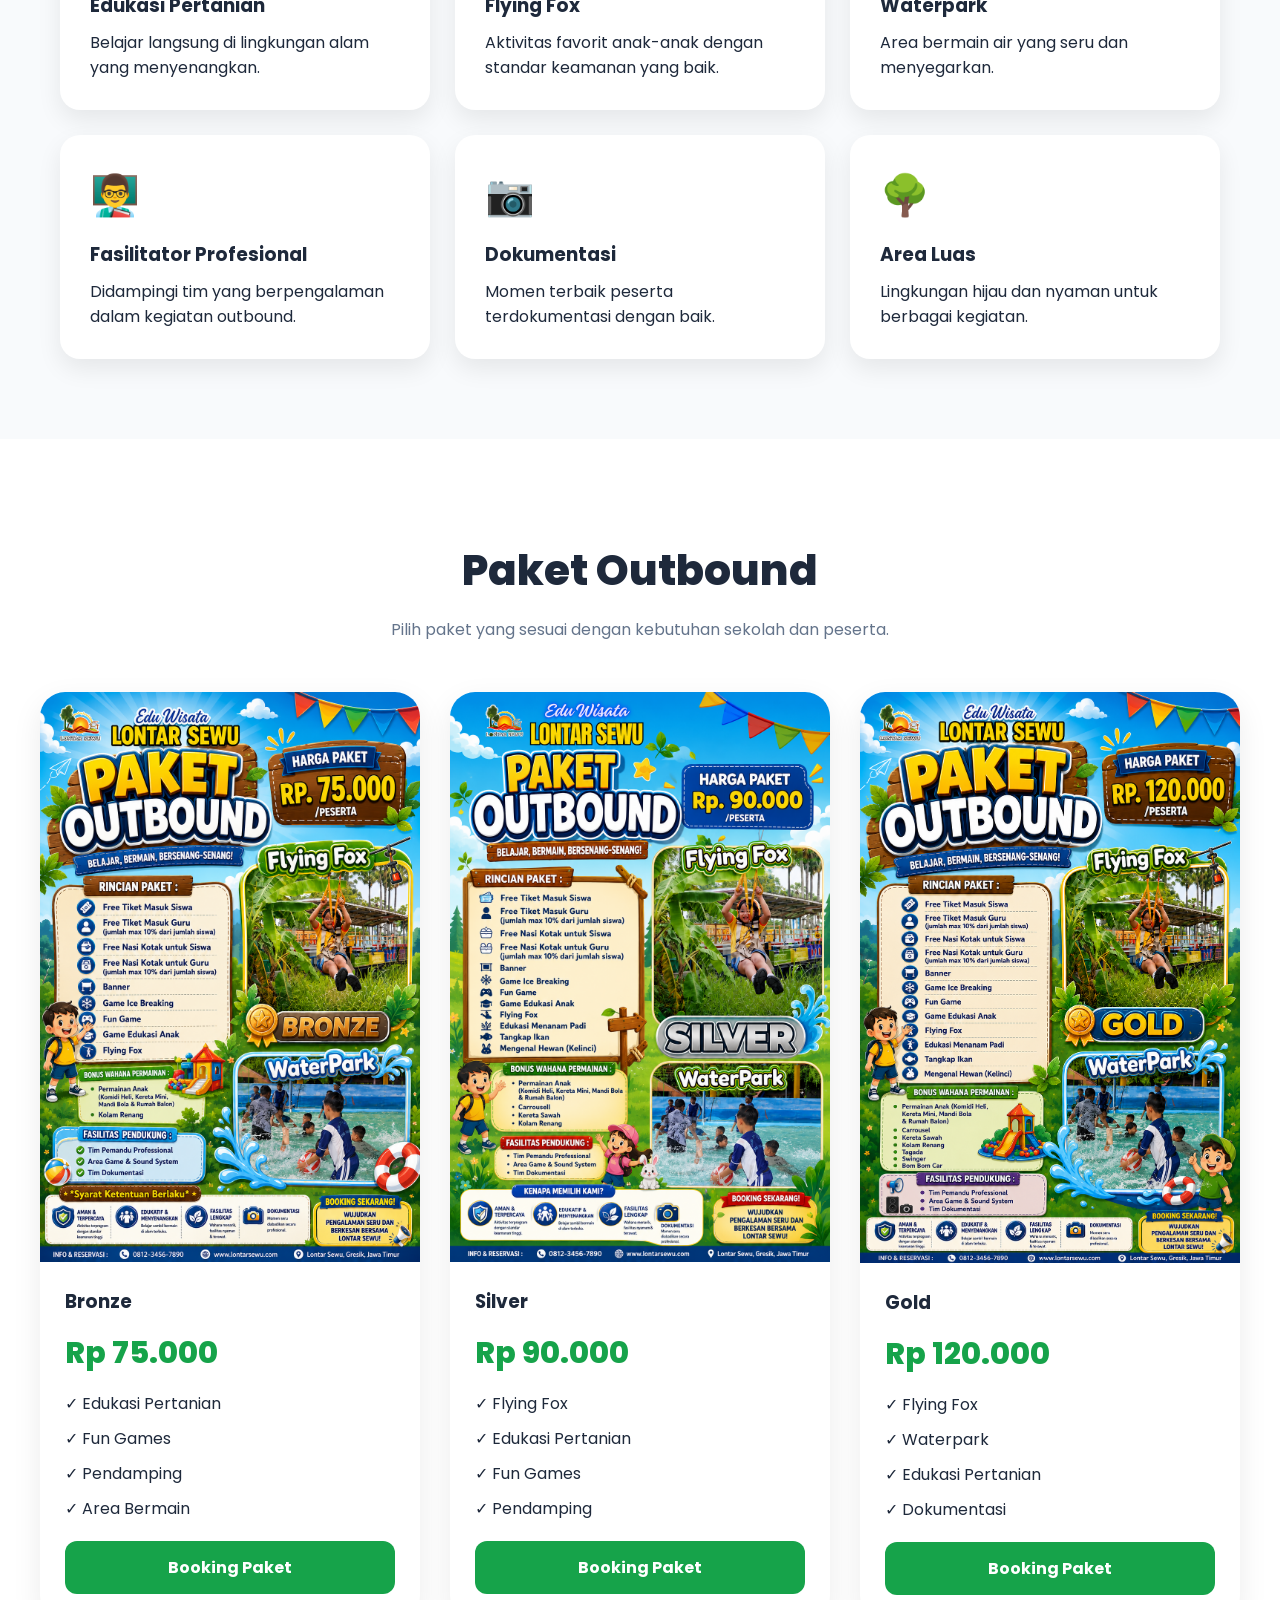
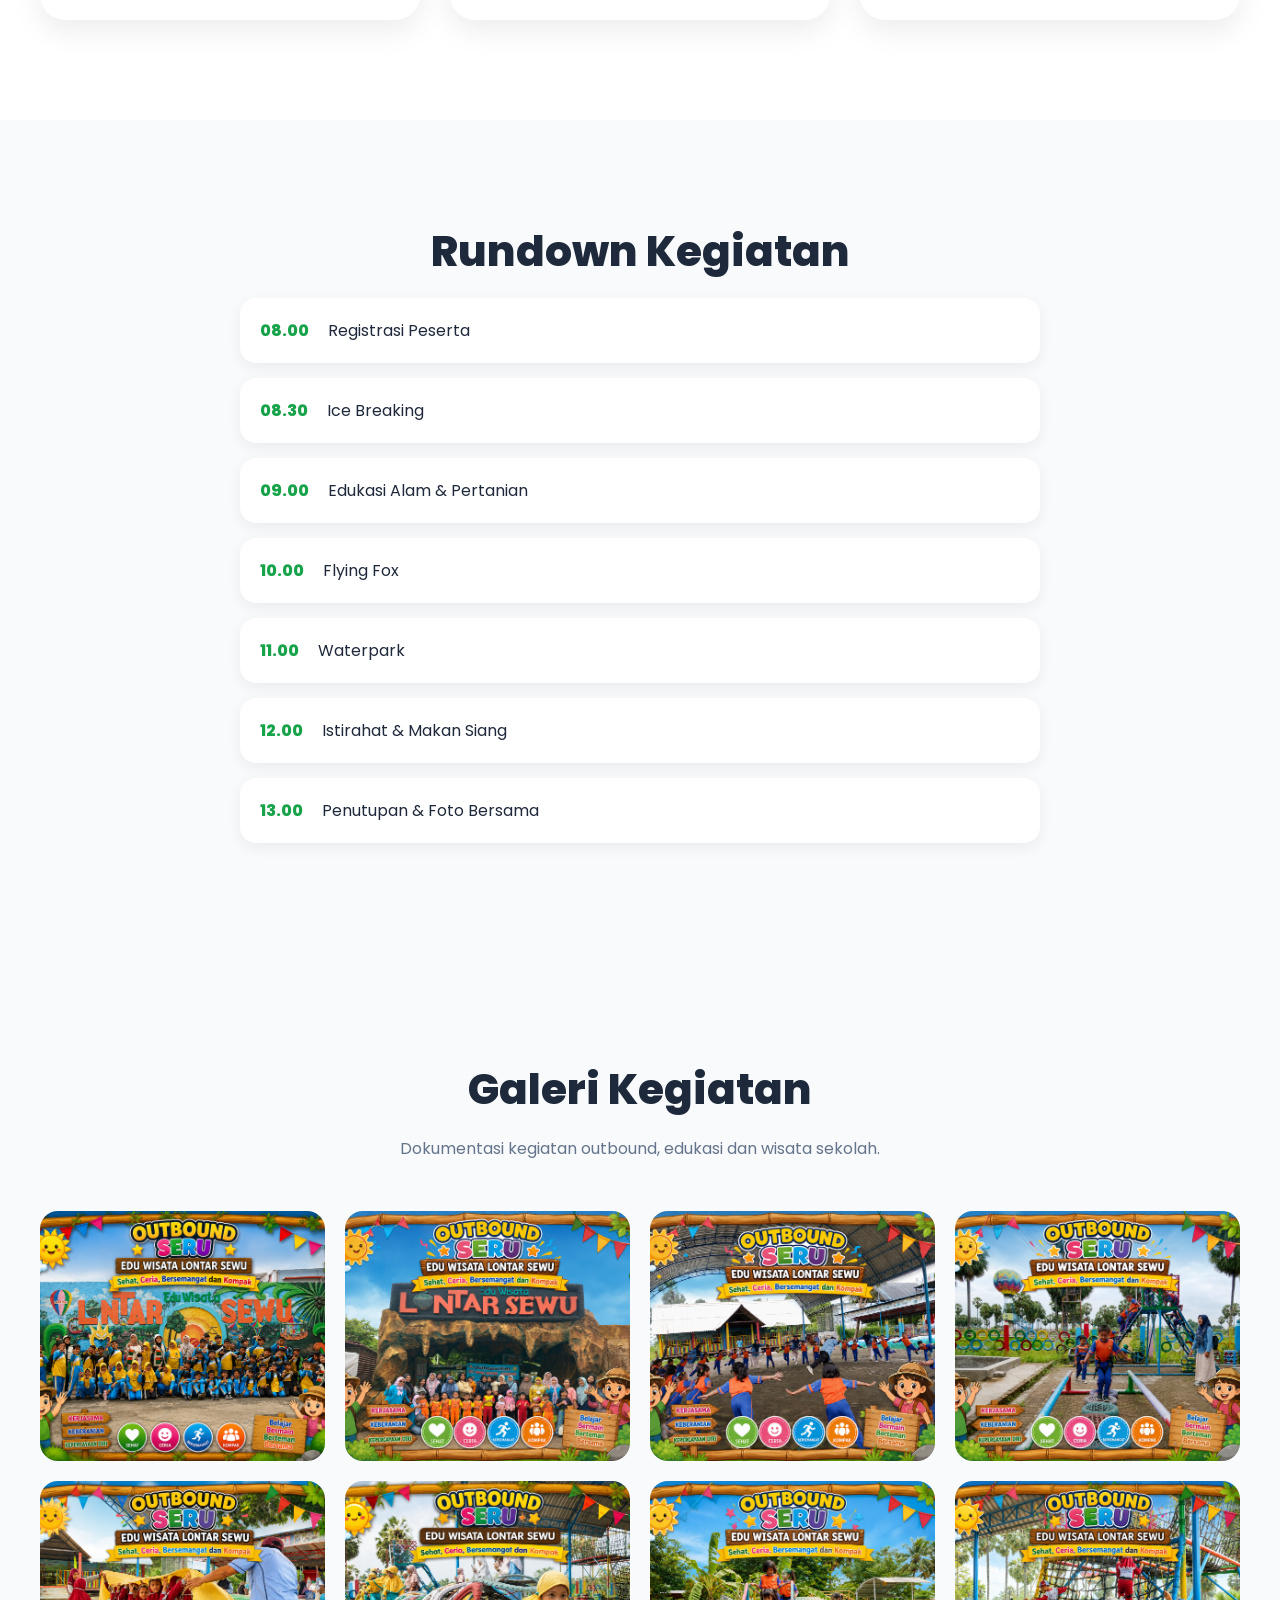
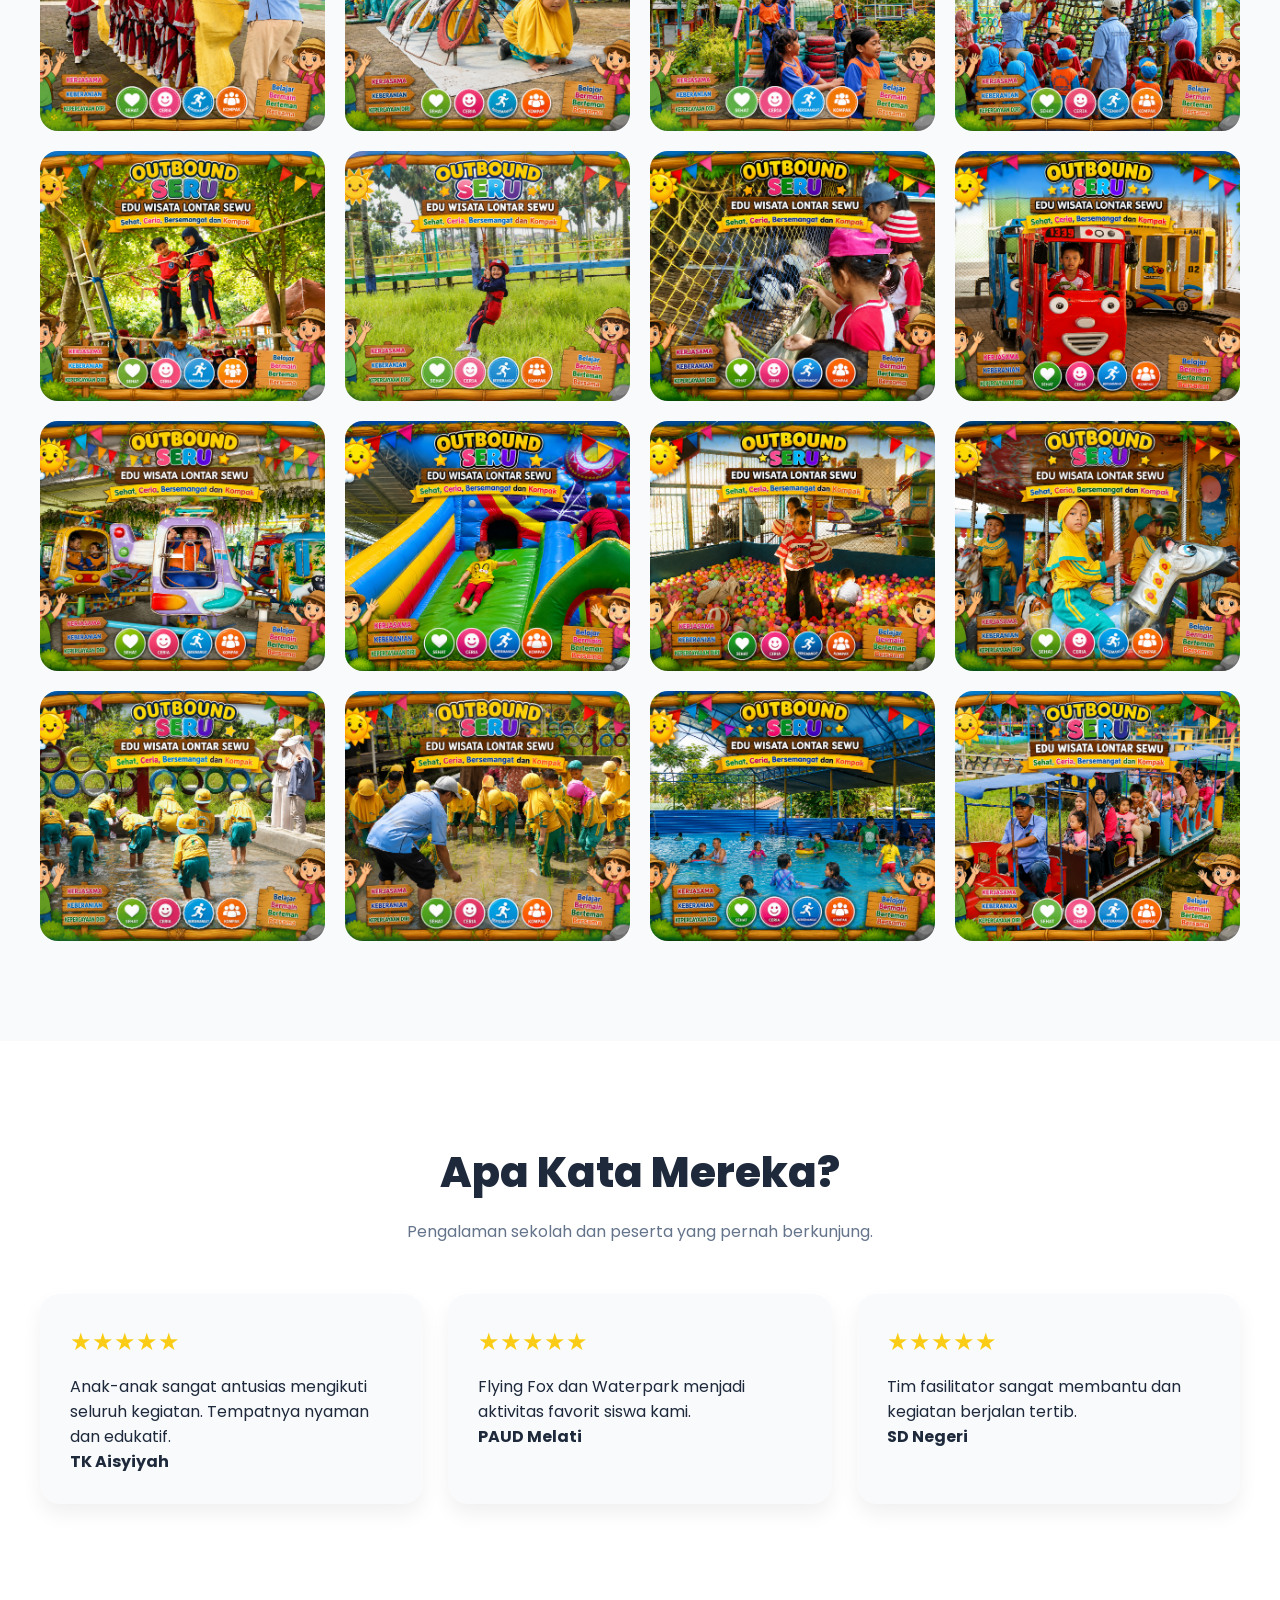
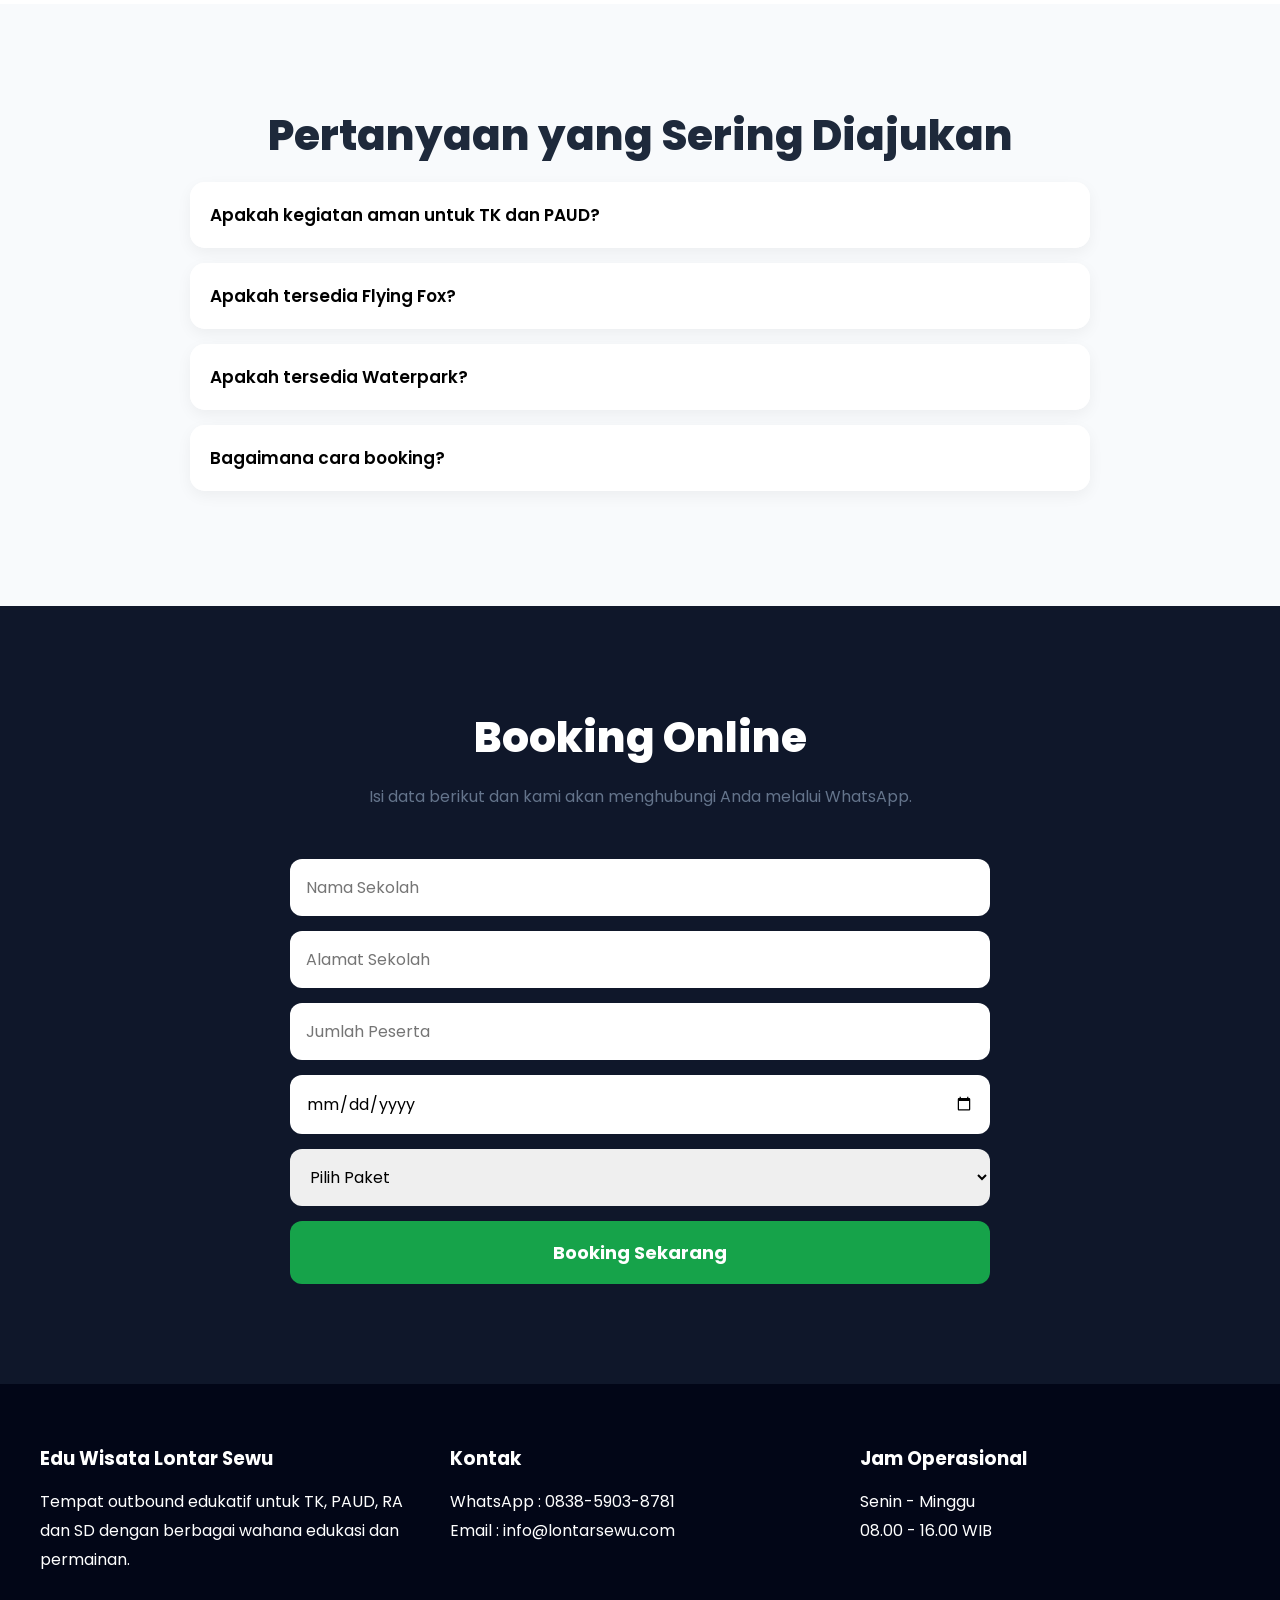
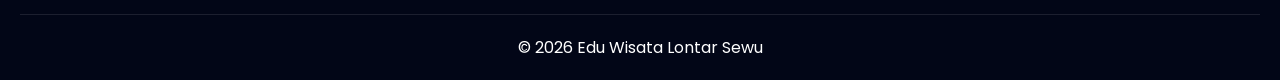
==== commit d6f96608: "Update index.html" ====
--- a/index.html
+++ b/index.html
@@ -660,6 +660,46 @@
 z-index:99999;
 
 box-shadow:0 10px 25px rgba(0,0,0,.25);
+}
+/* ==========================
+HAMBURGER MENU
+========================== */
+
+.menu-toggle{
+display:none;
+font-size:32px;
+color:white;
+cursor:pointer;
+font-weight:bold;
+}
+
+@media(max-width:768px){
+
+.menu-toggle{
+display:block !important;
+}
+
+.menu{
+display:none !important;
+position:absolute;
+top:70px;
+left:0;
+width:100%;
+background:#0F172A;
+flex-direction:column;
+padding:20px;
+gap:15px;
+text-align:center;
+}
+
+.menu.active{
+display:flex !important;
+}
+
+.btn-nav{
+display:none !important;
+}
+
 }
 </style>
 
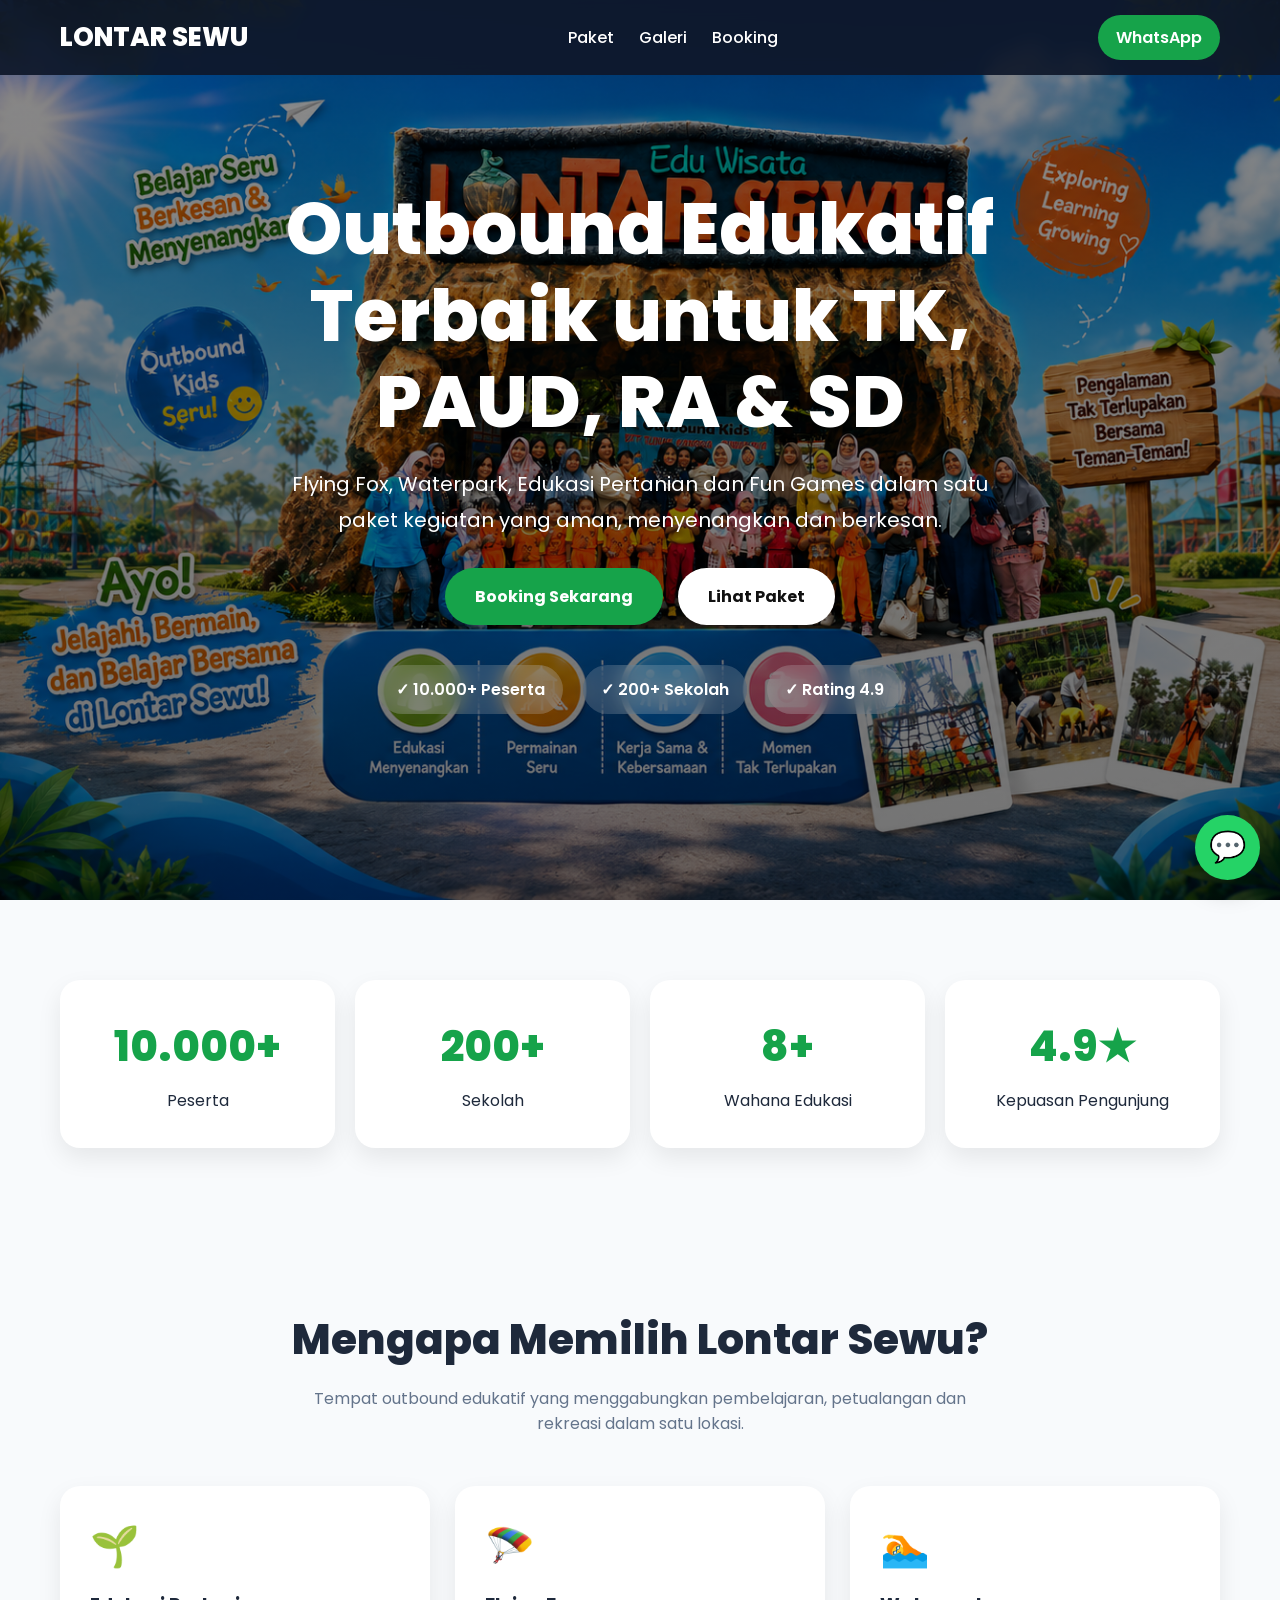
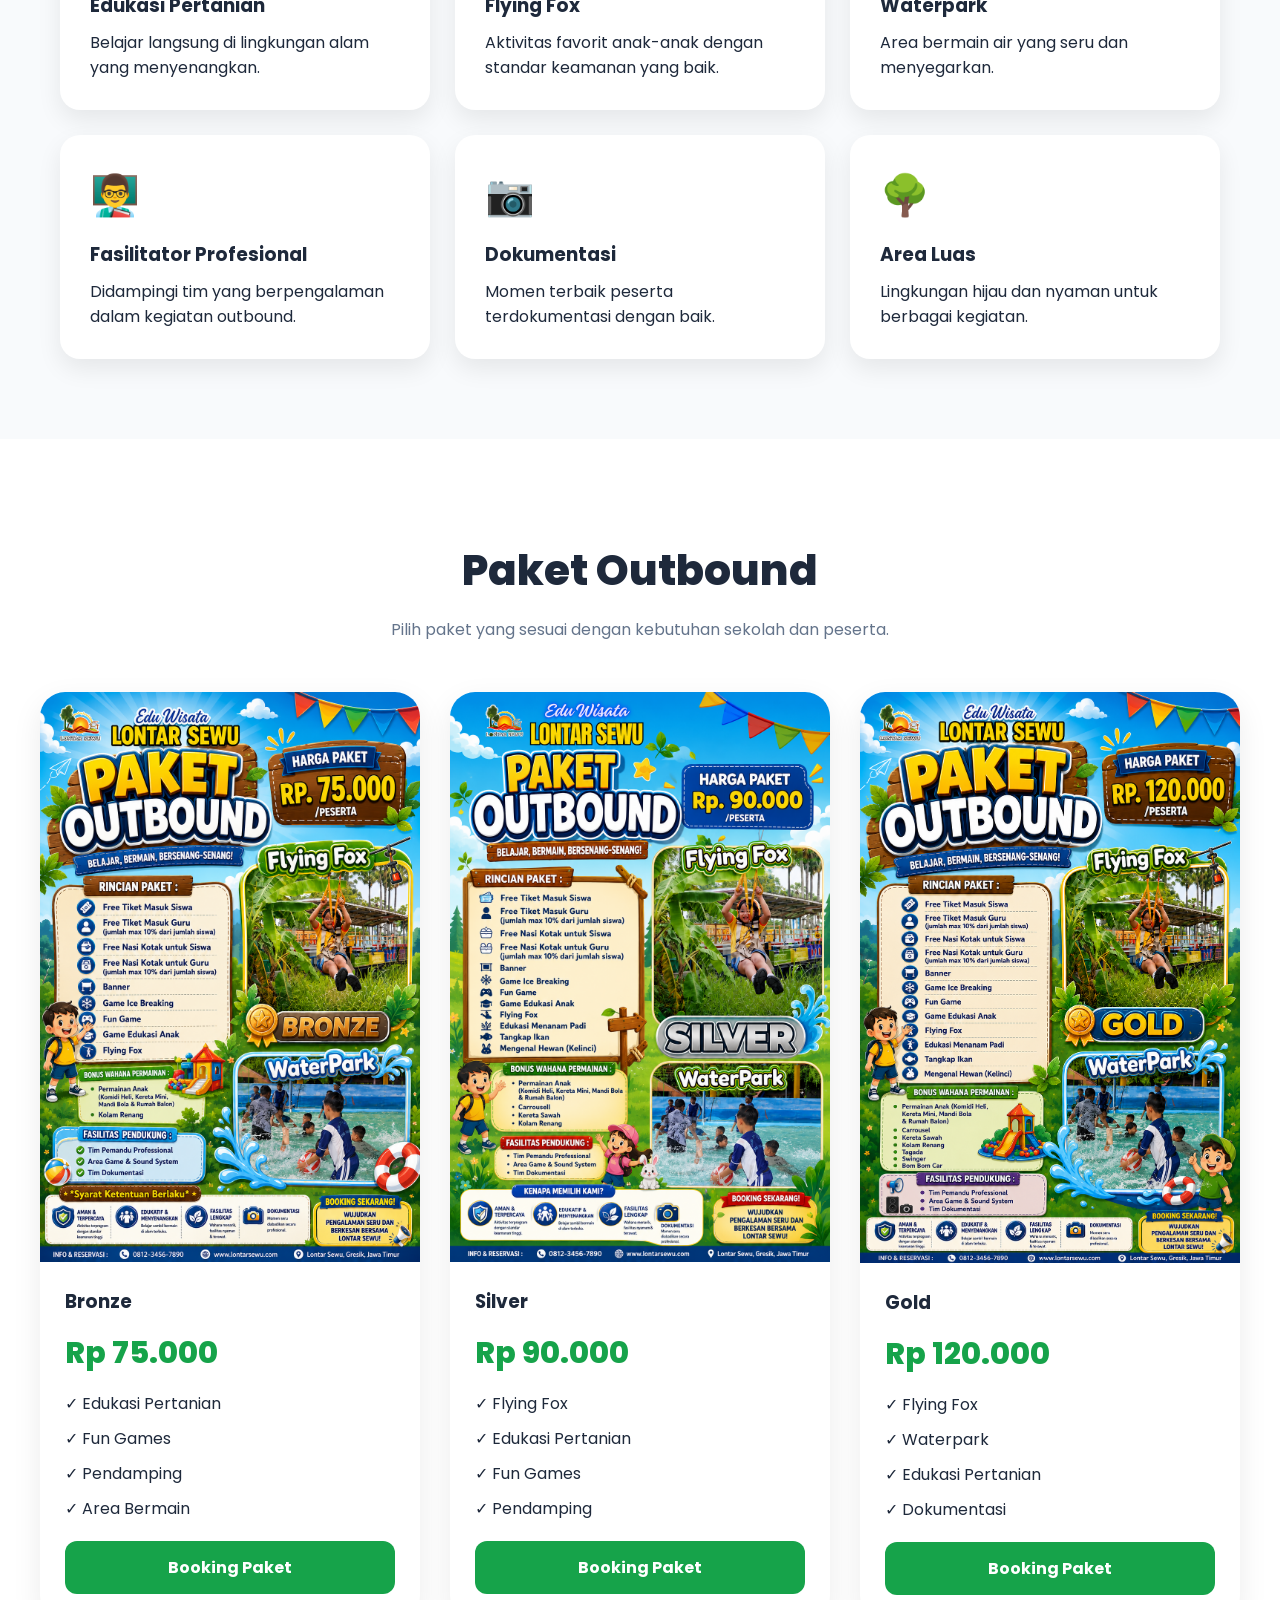
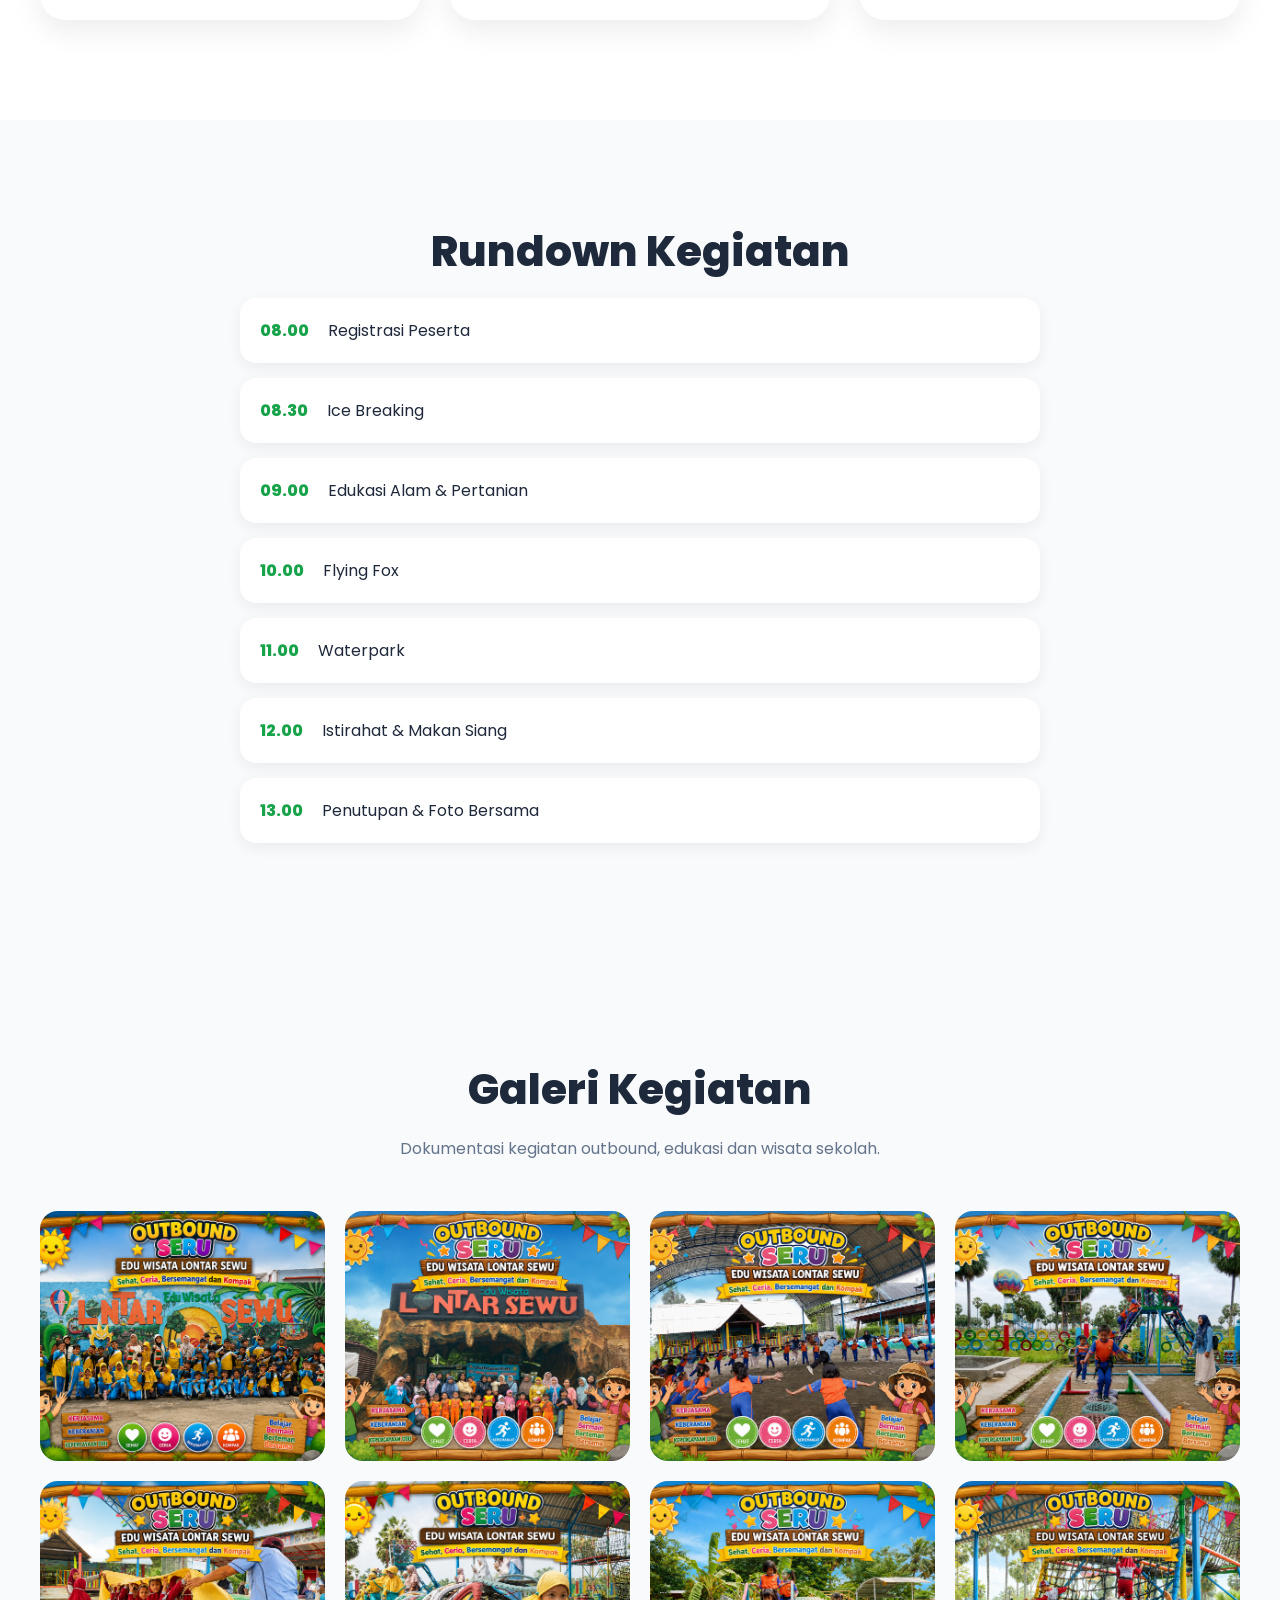
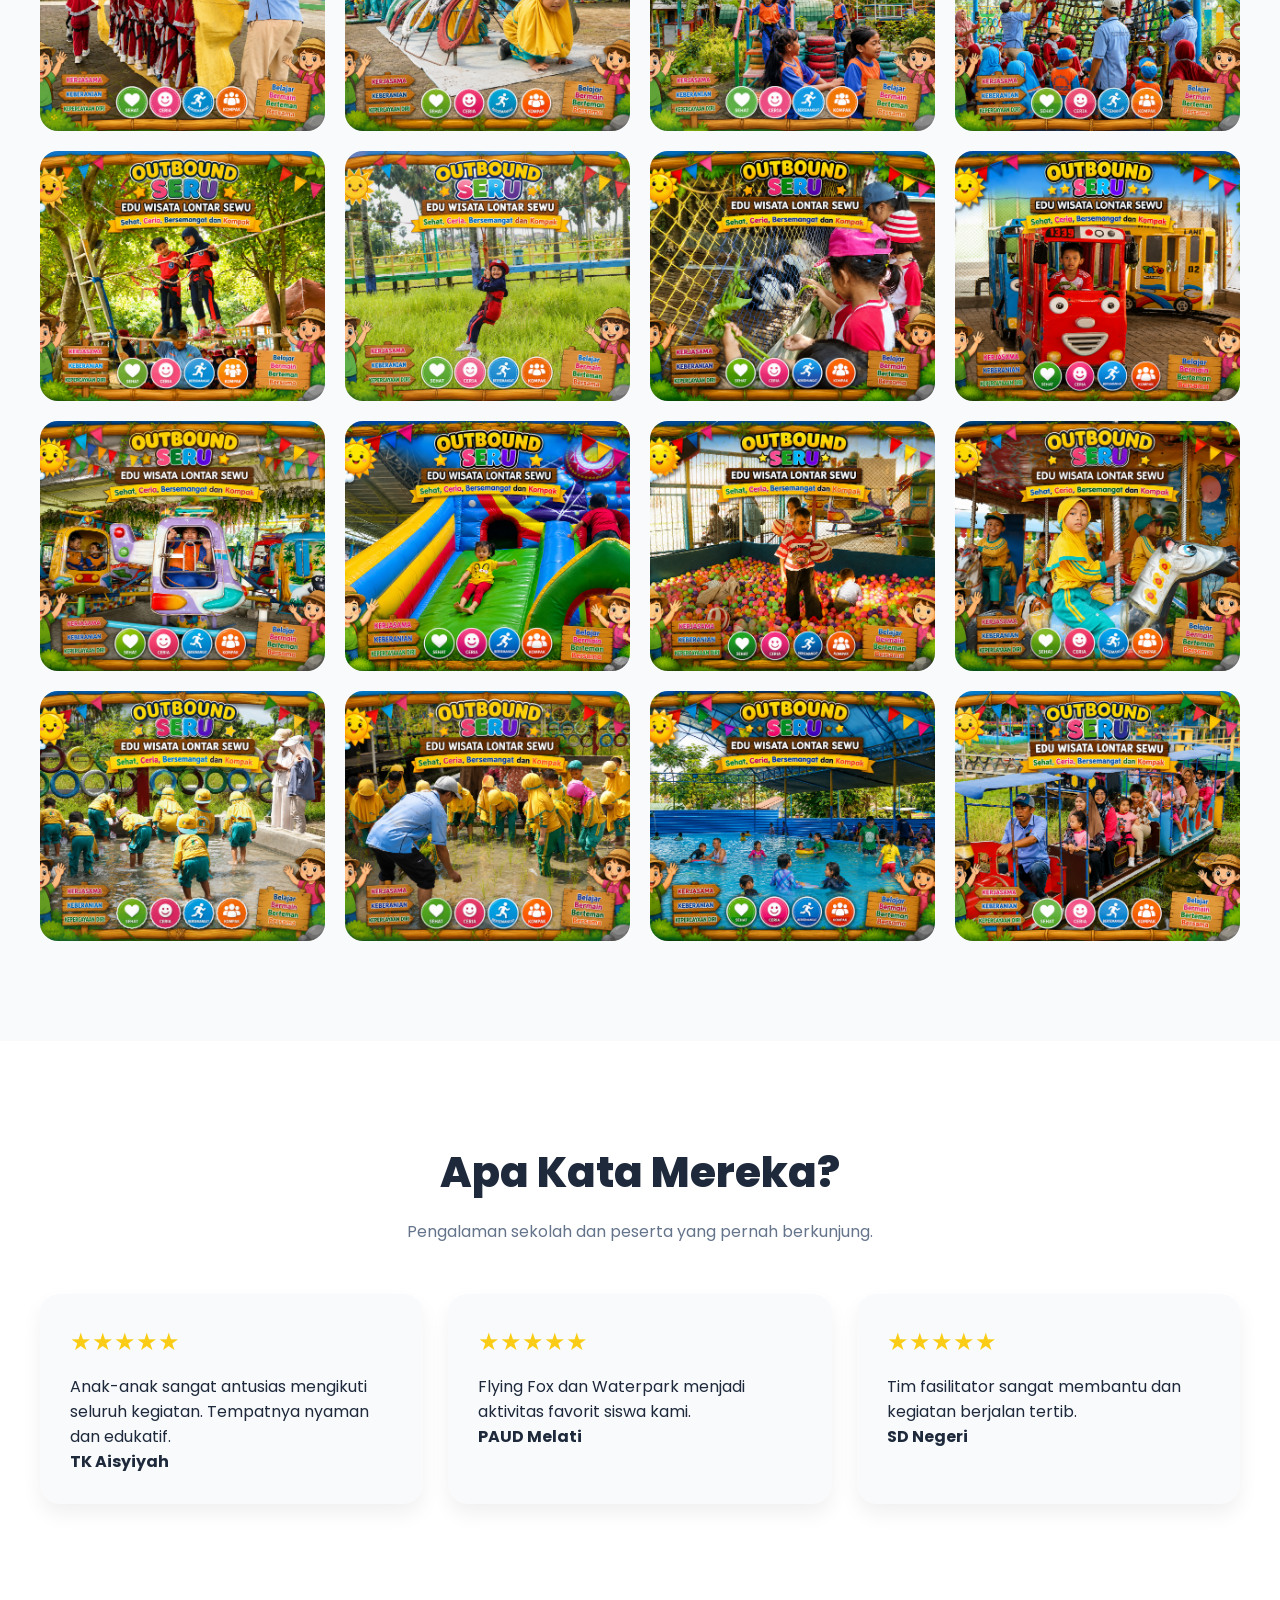
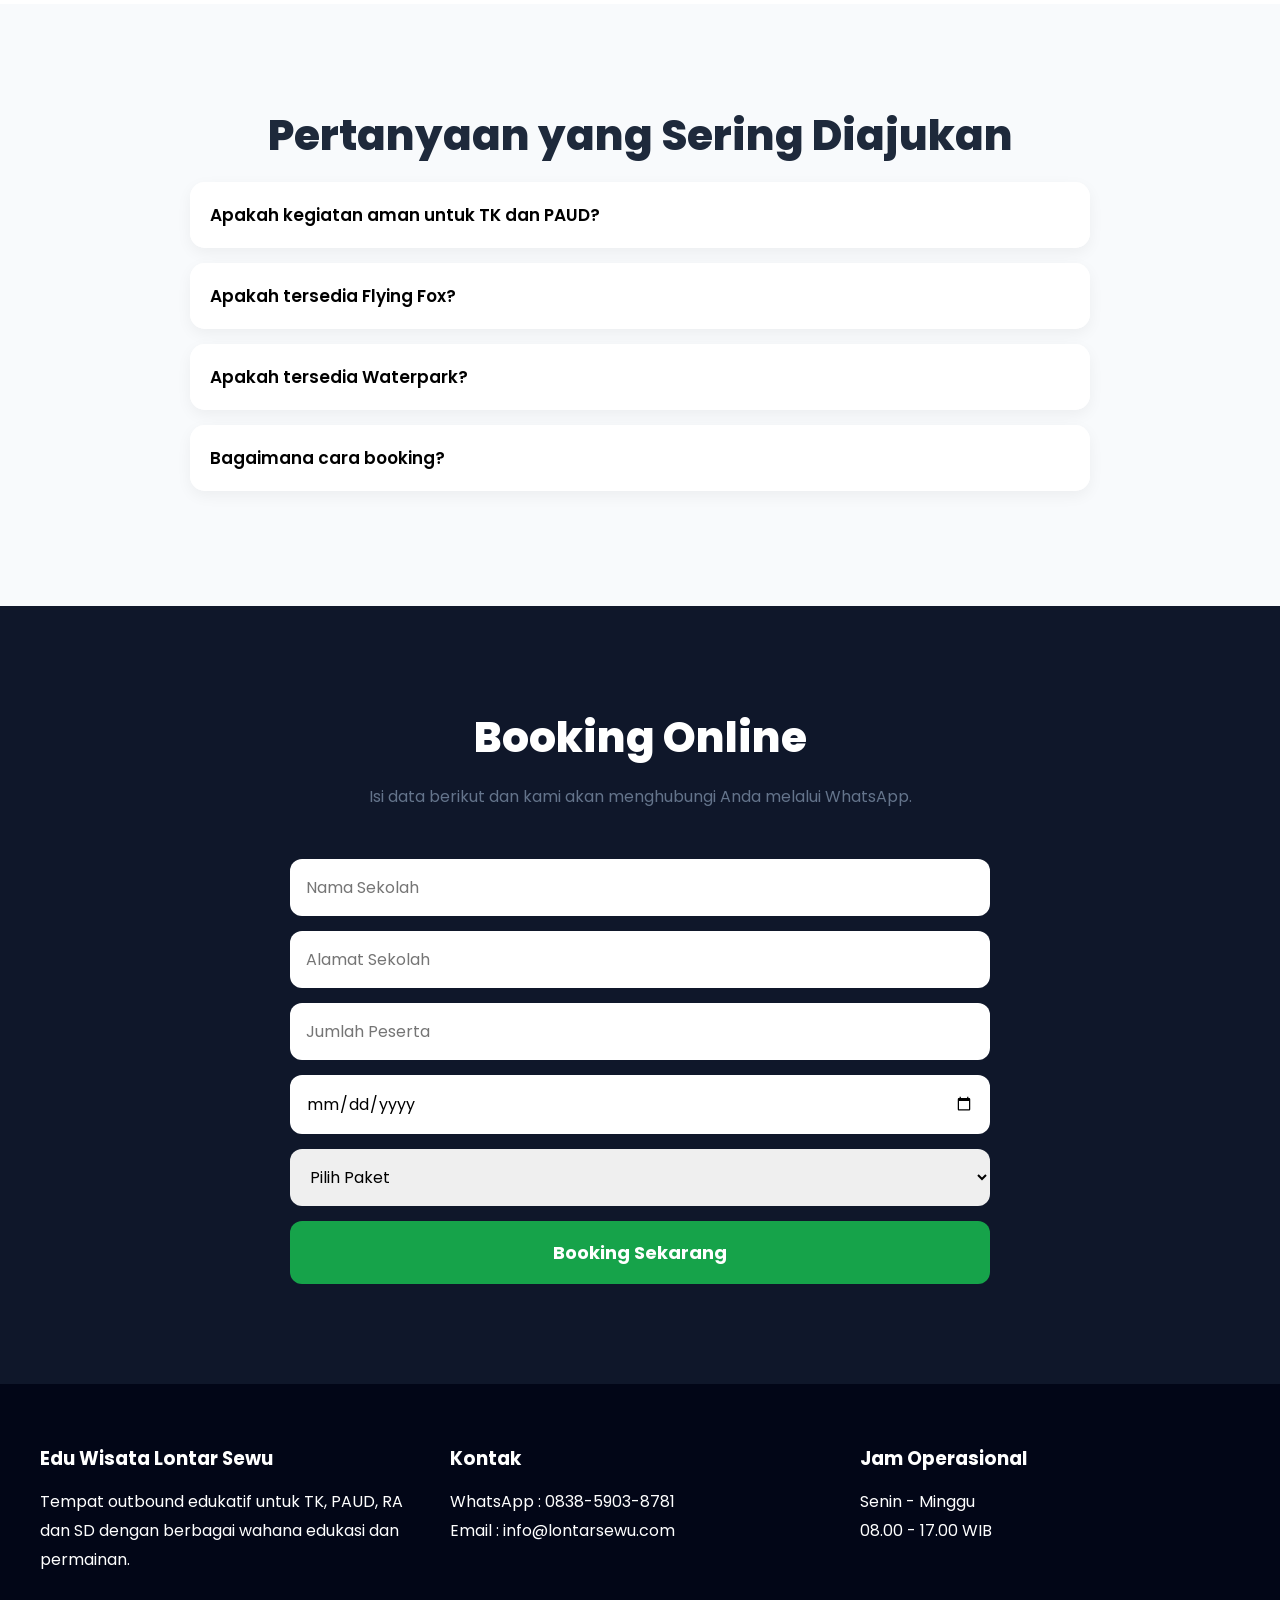
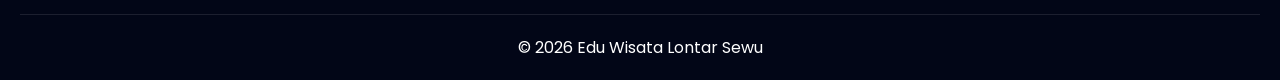
==== commit 0d4ae128: "Update index.html" ====
--- a/index.html
+++ b/index.html
@@ -1249,7 +1249,7 @@
 
 <p>Senin - Minggu</p>
 
-<p>08.00 - 16.00 WIB</p>
+<p>08.00 - 17.00 WIB</p>
 
 </div>
 
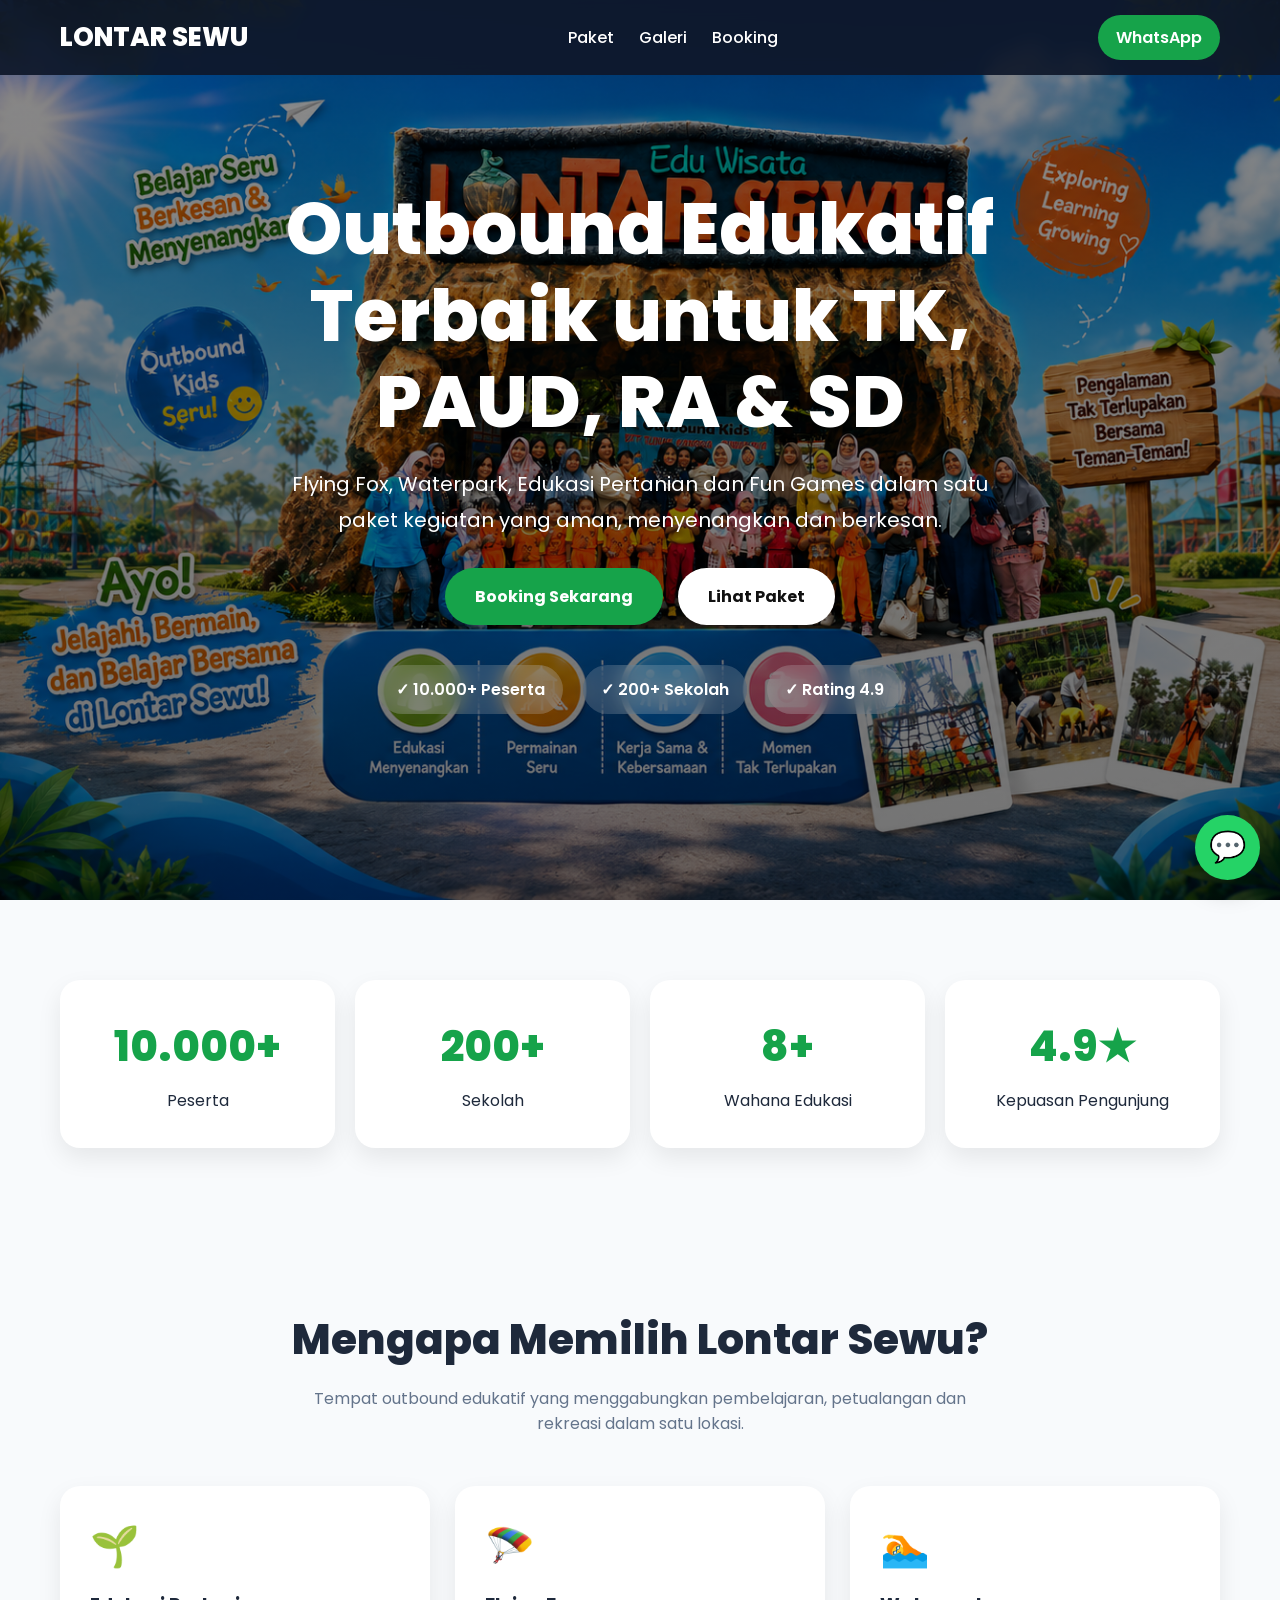
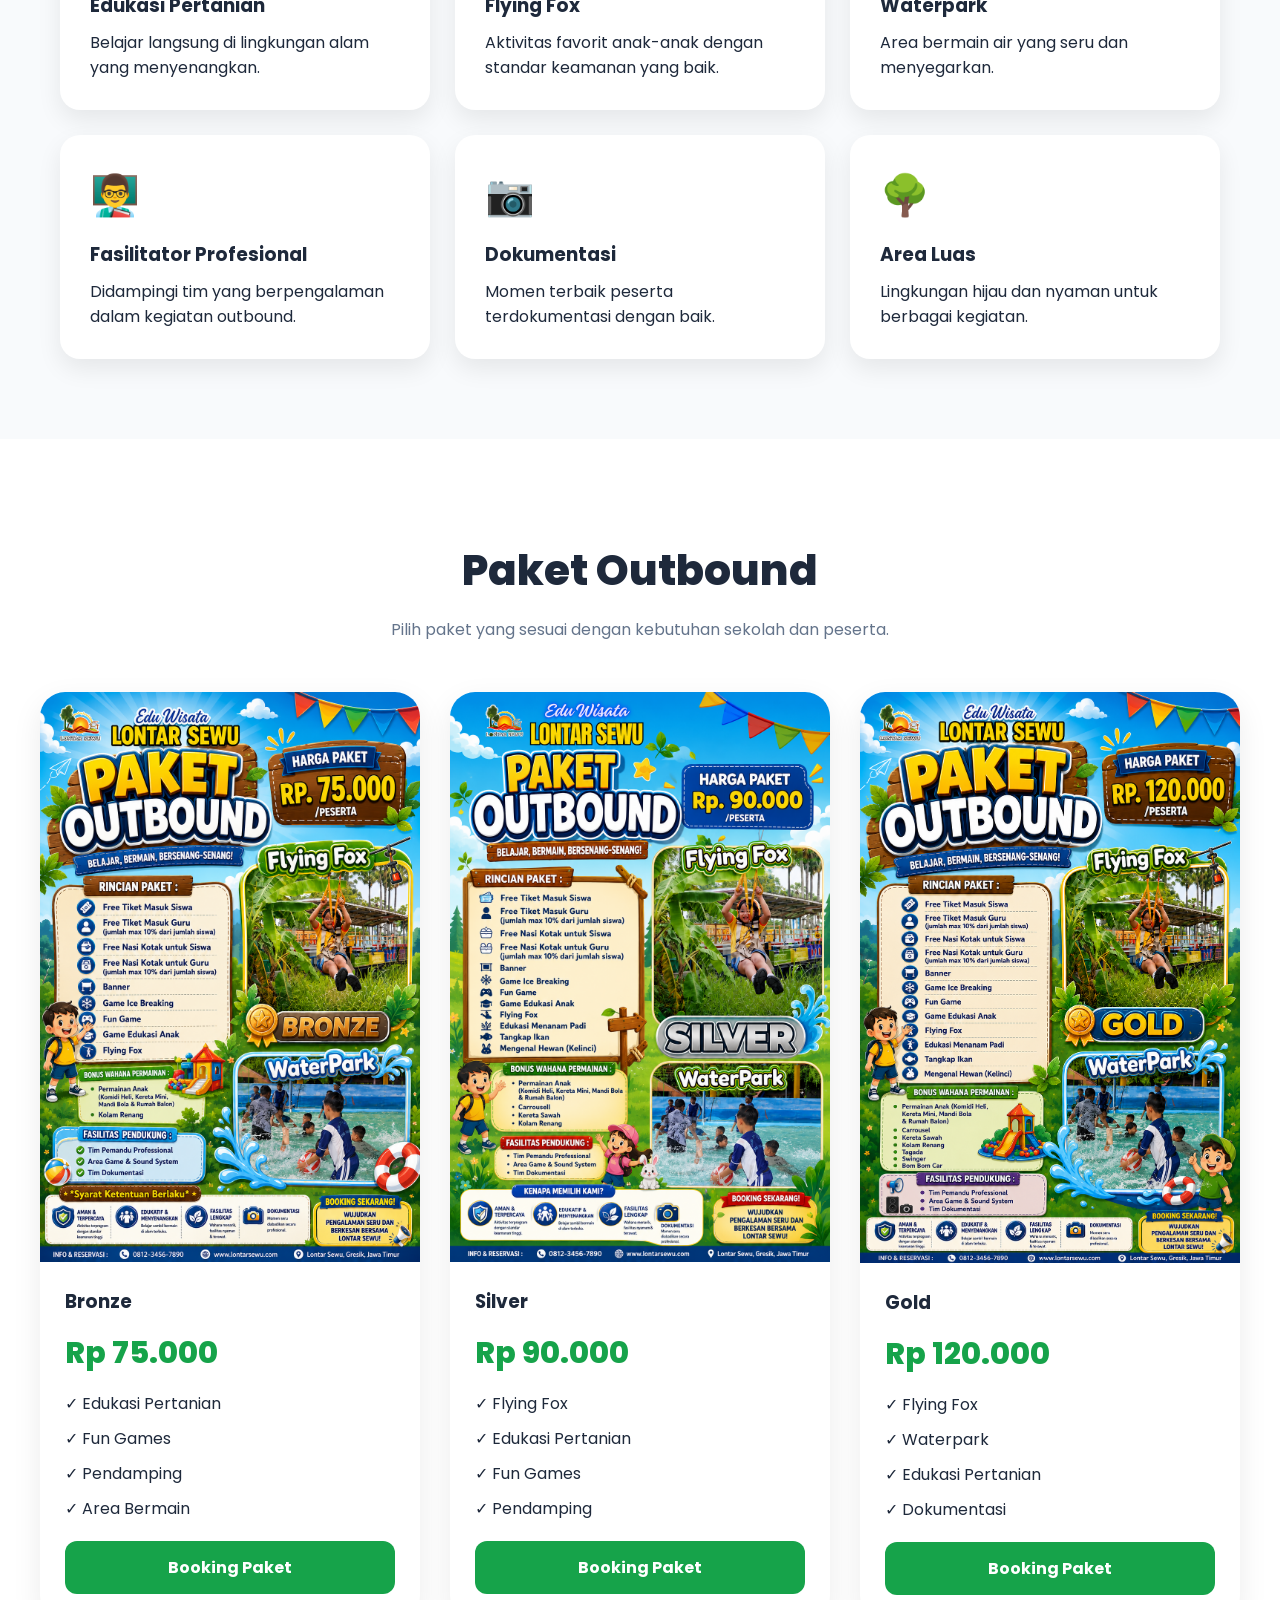
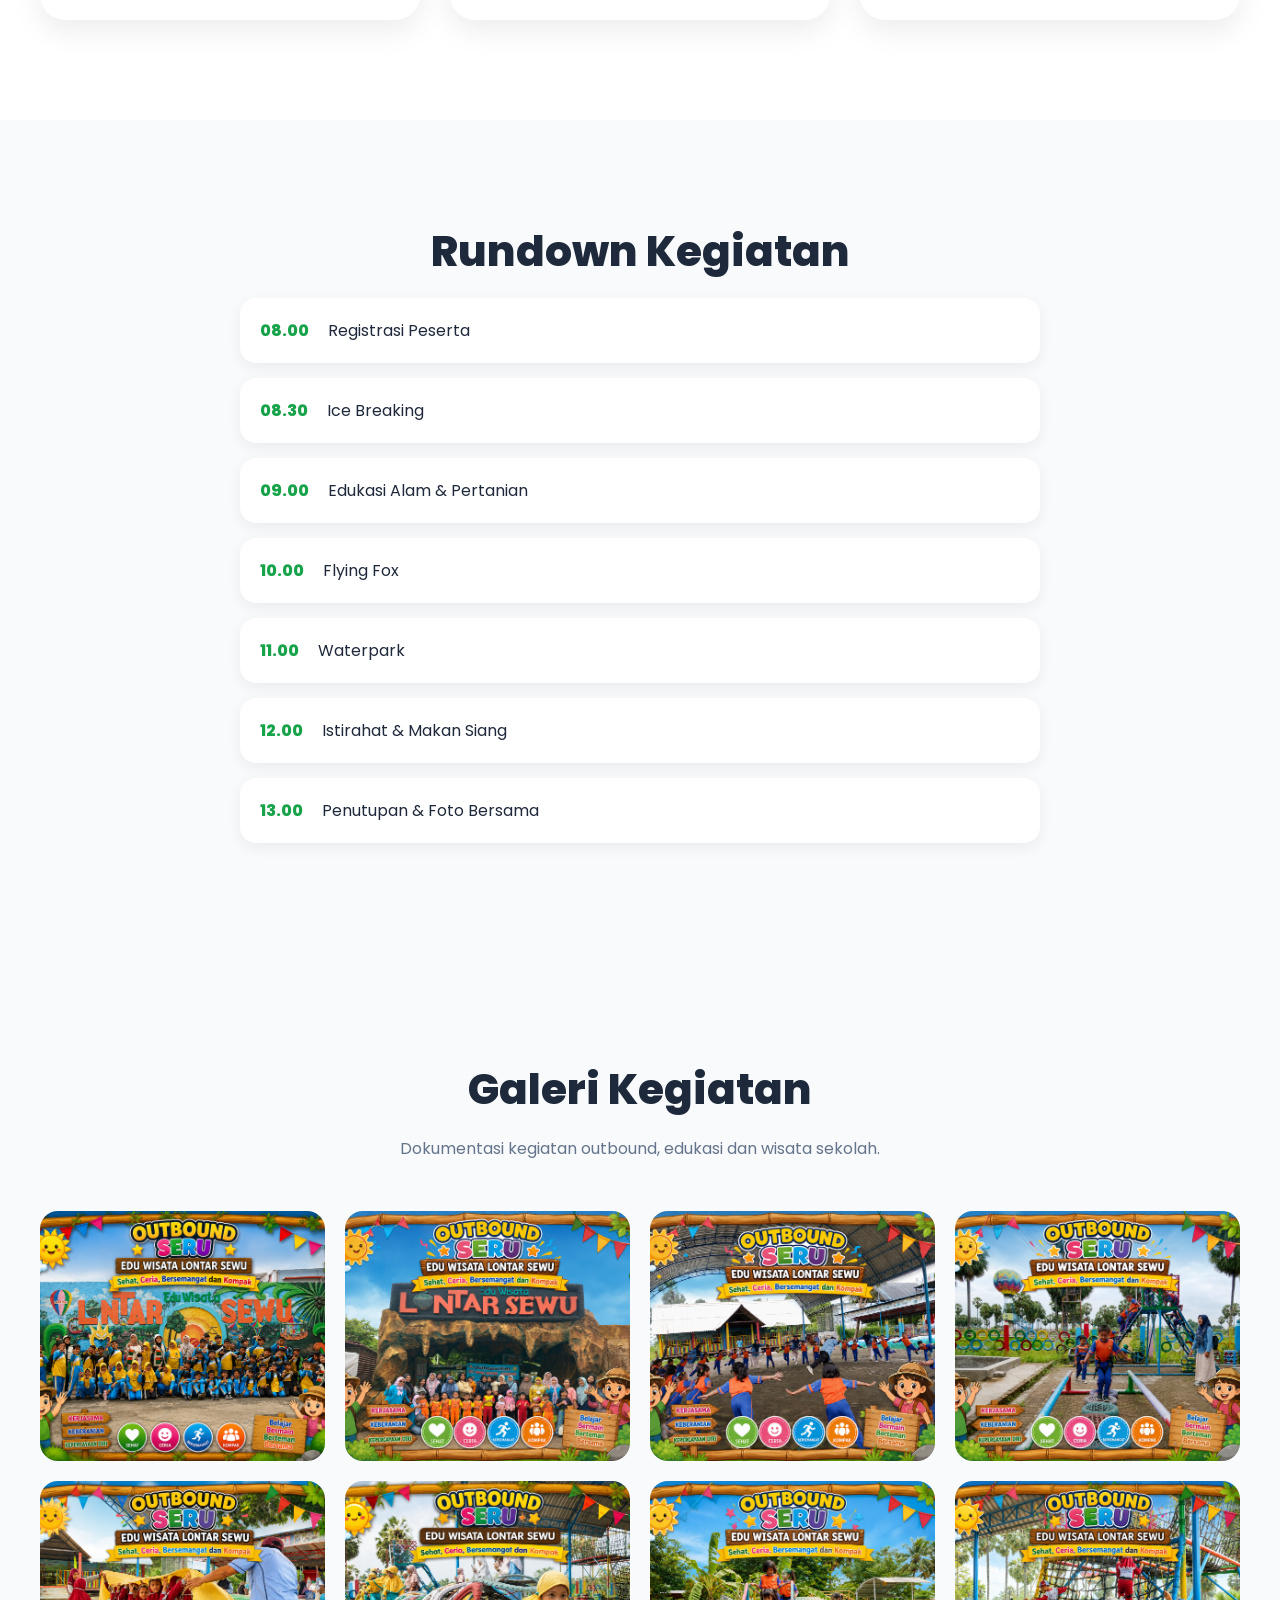
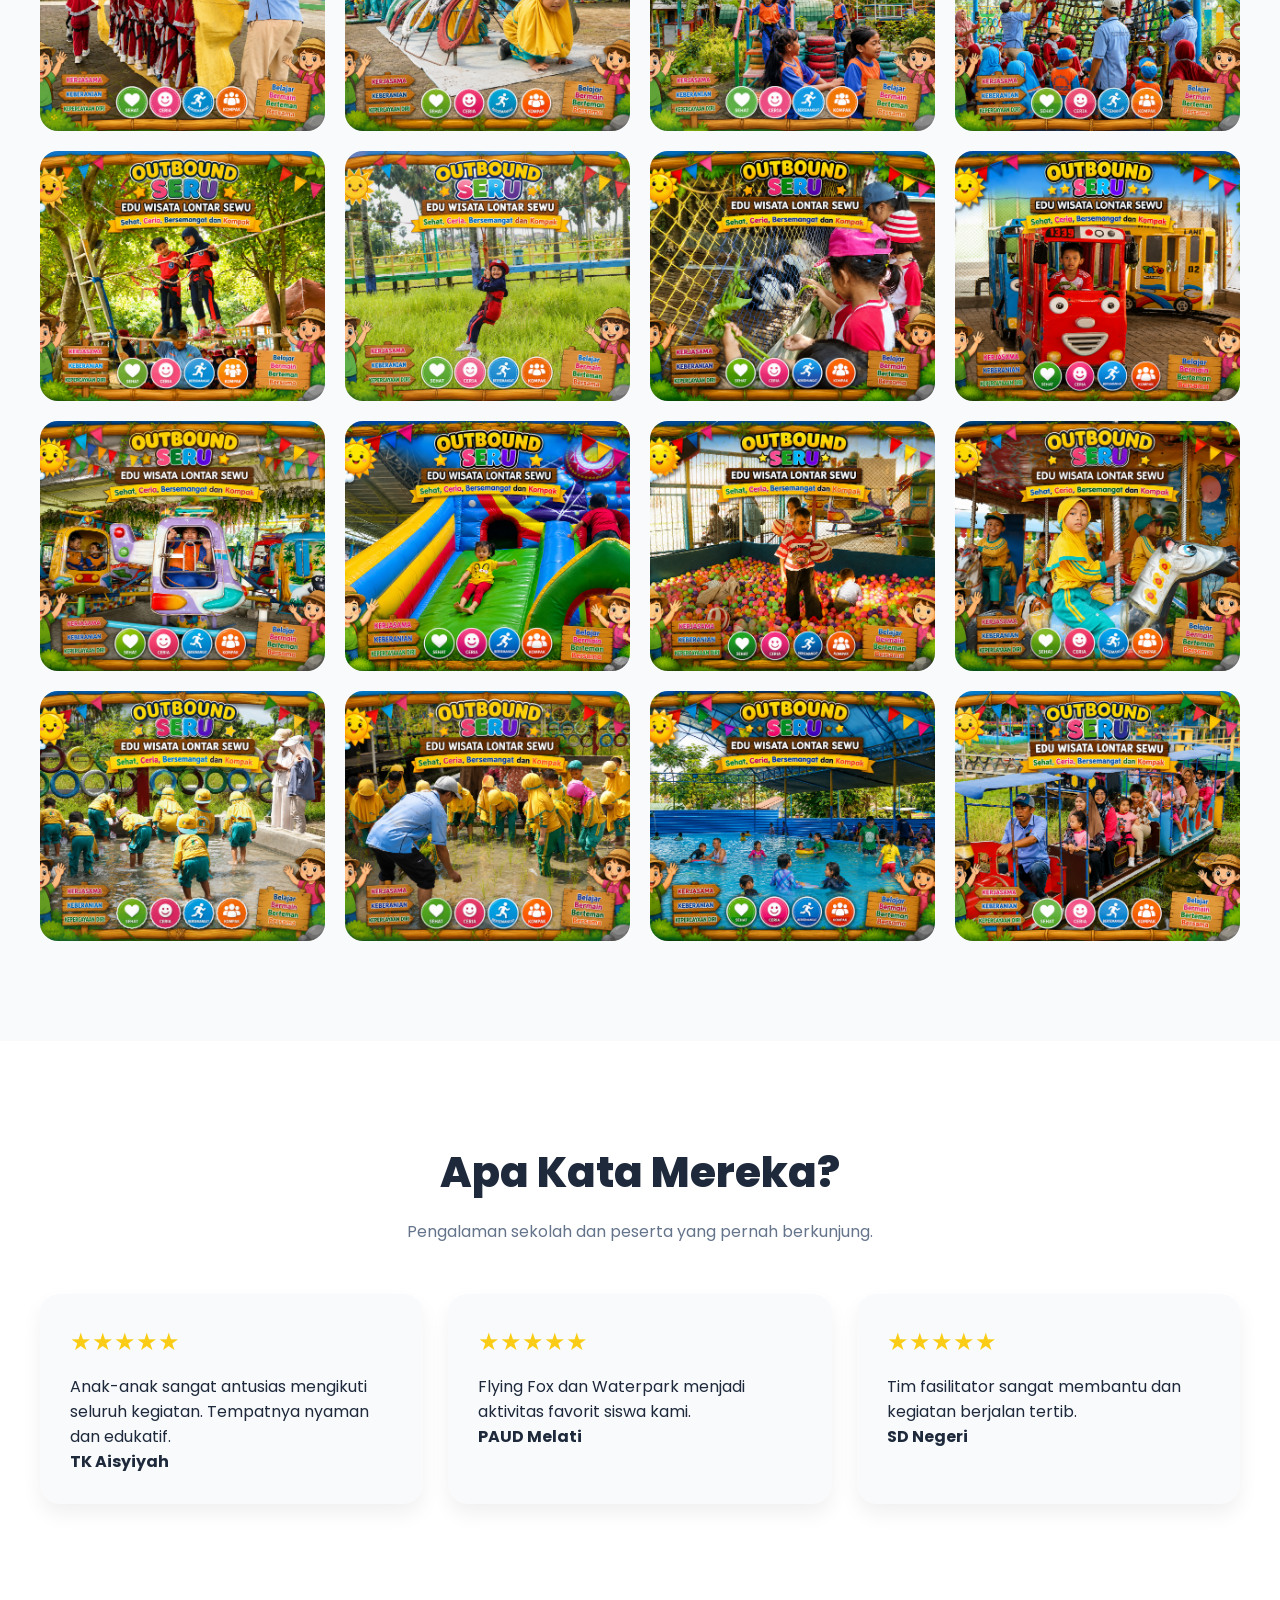
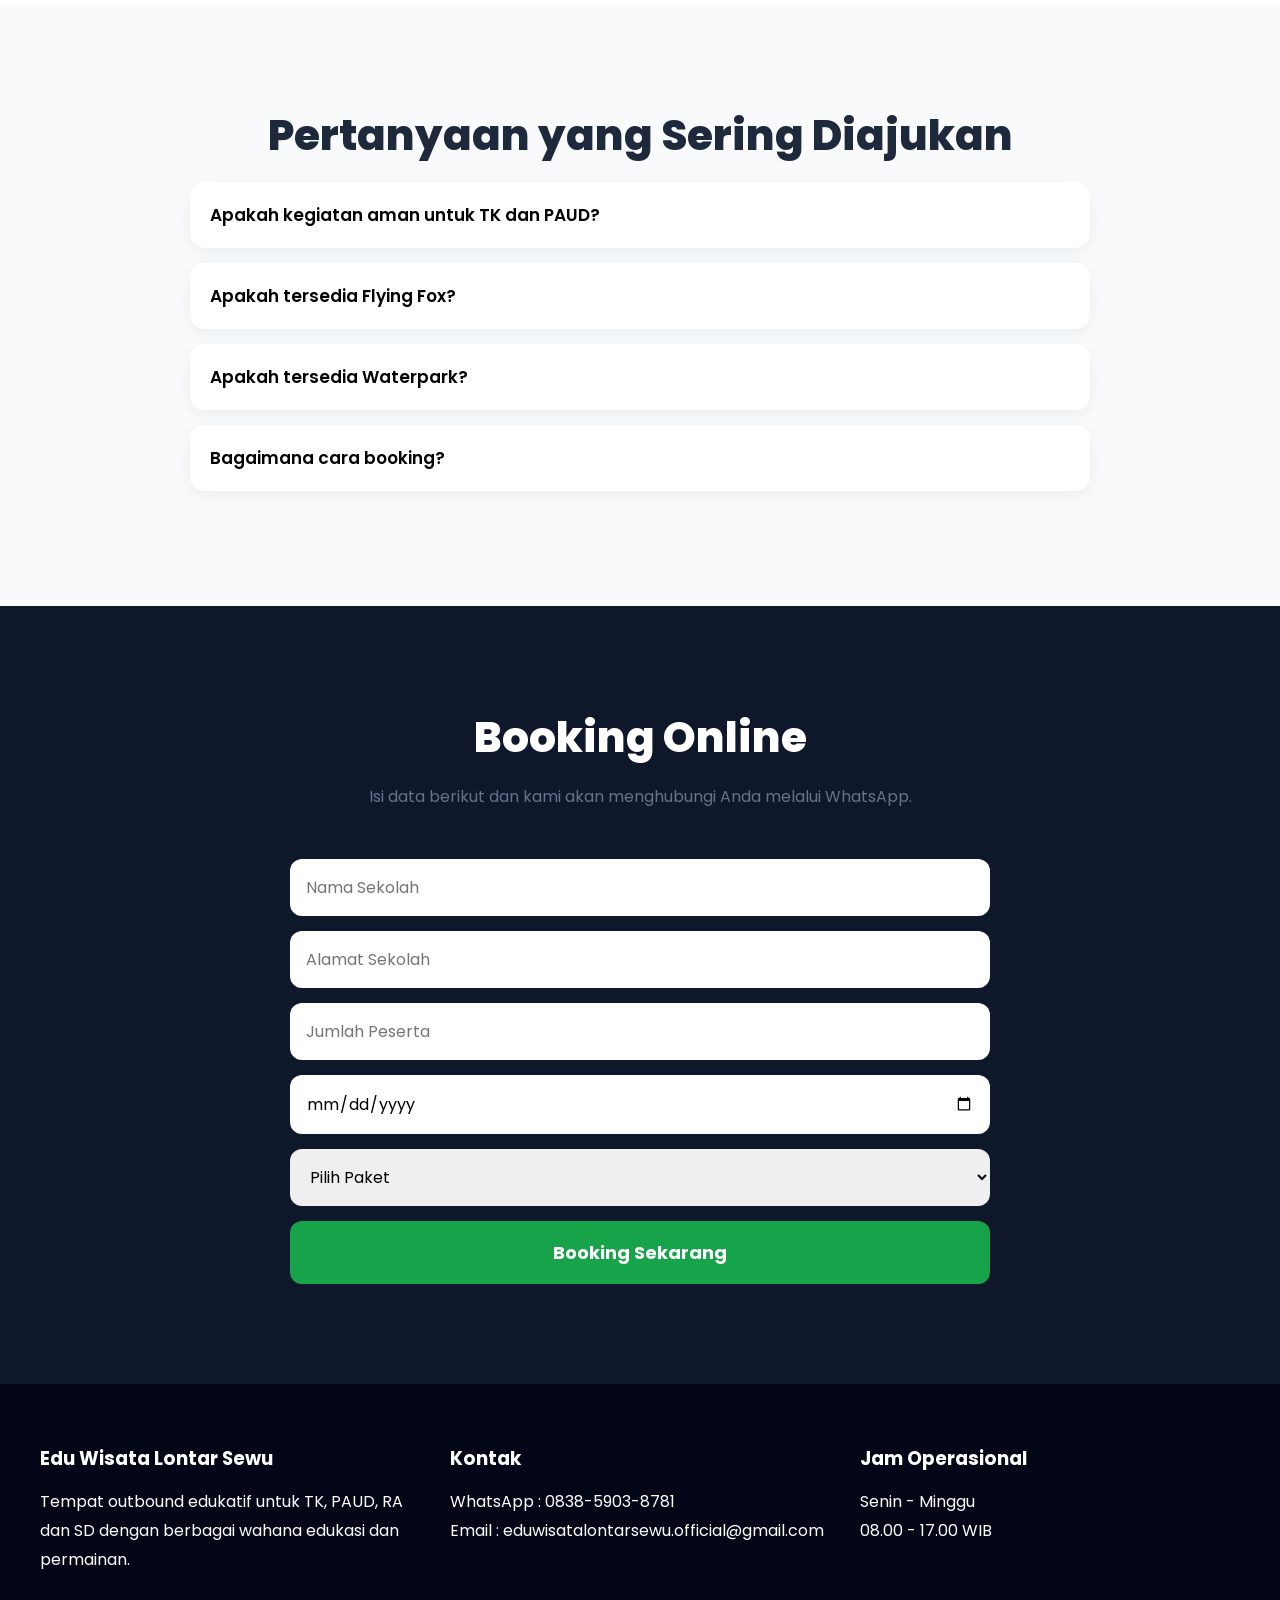
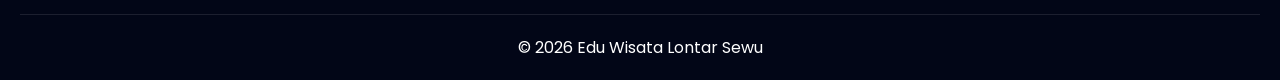
==== commit b62dd94f: "Update email contact information in index.html" ====
--- a/index.html
+++ b/index.html
@@ -1239,7 +1239,7 @@
 
 <p>WhatsApp : 0838-5903-8781</p>
 
-<p>Email : info@lontarsewu.com</p>
+<p>Email : eduwisatalontarsewu.official@gmail.com</p>
 
 </div>
 
